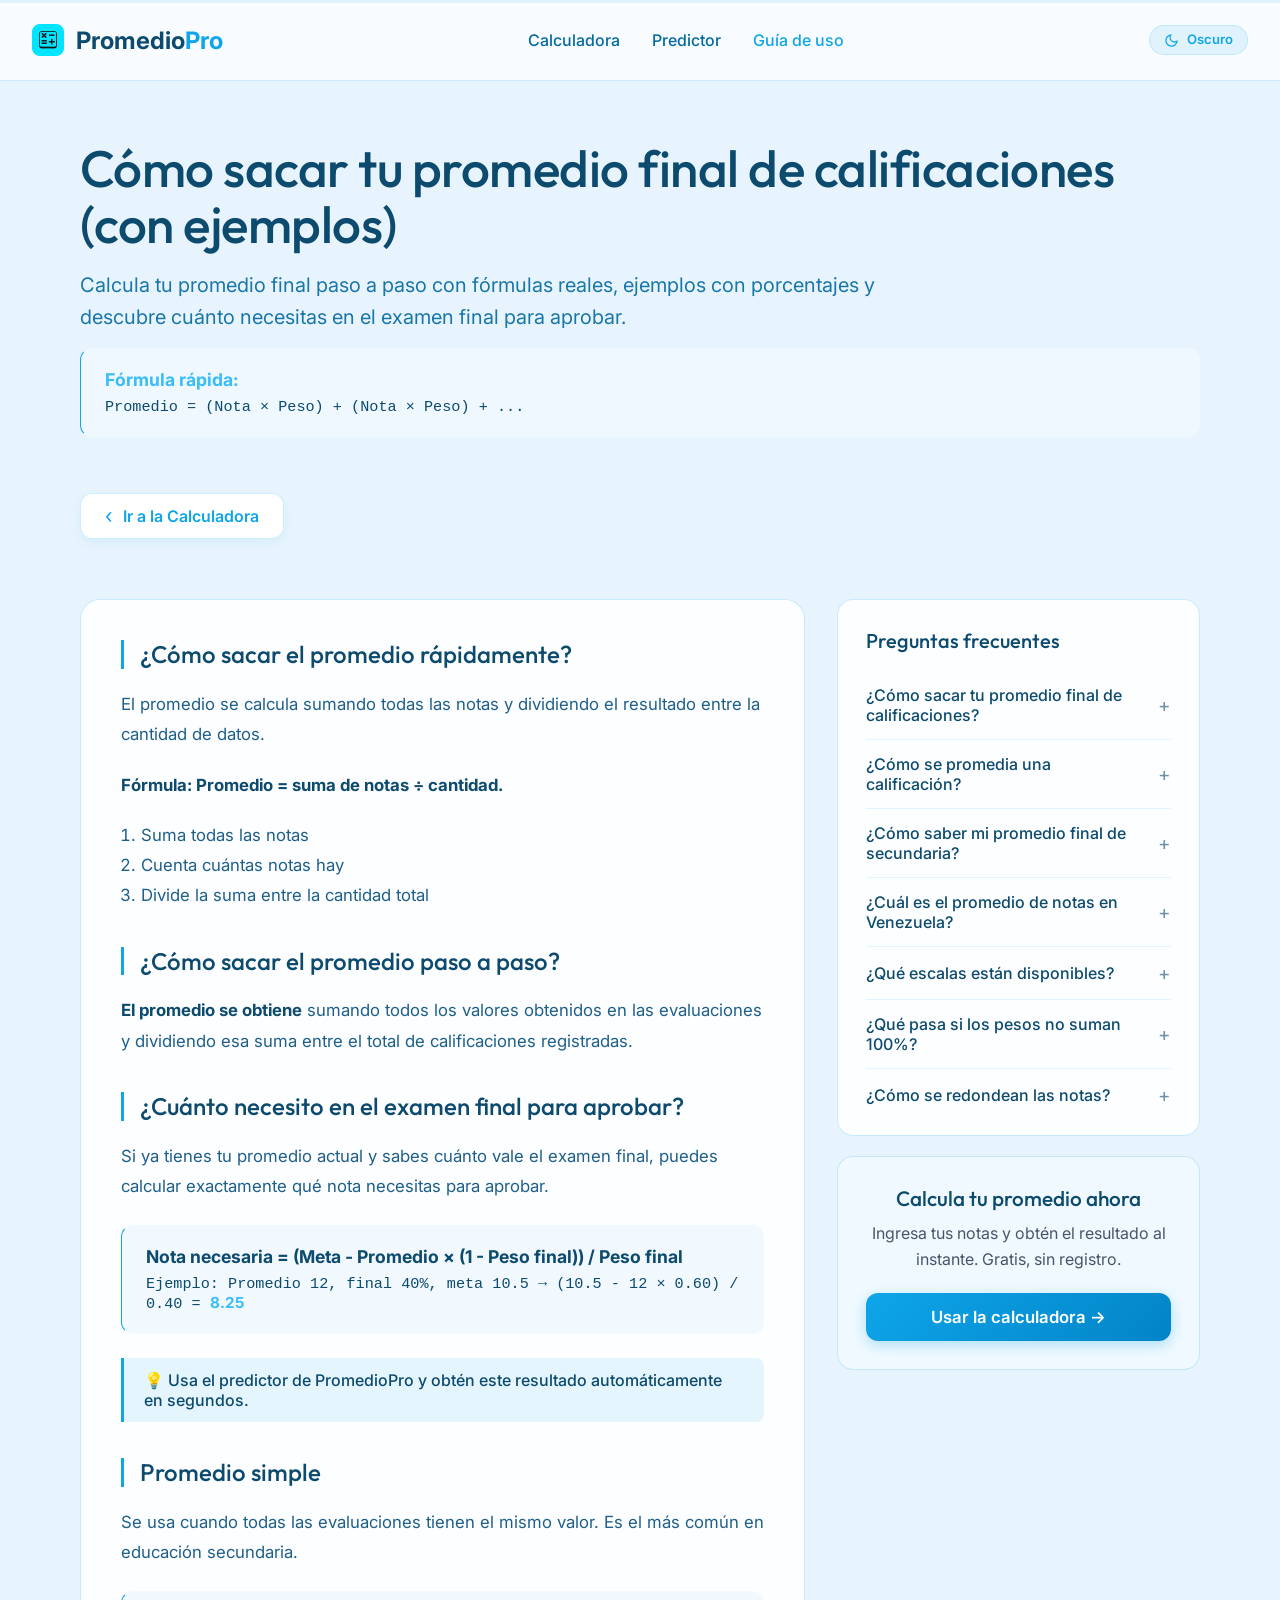
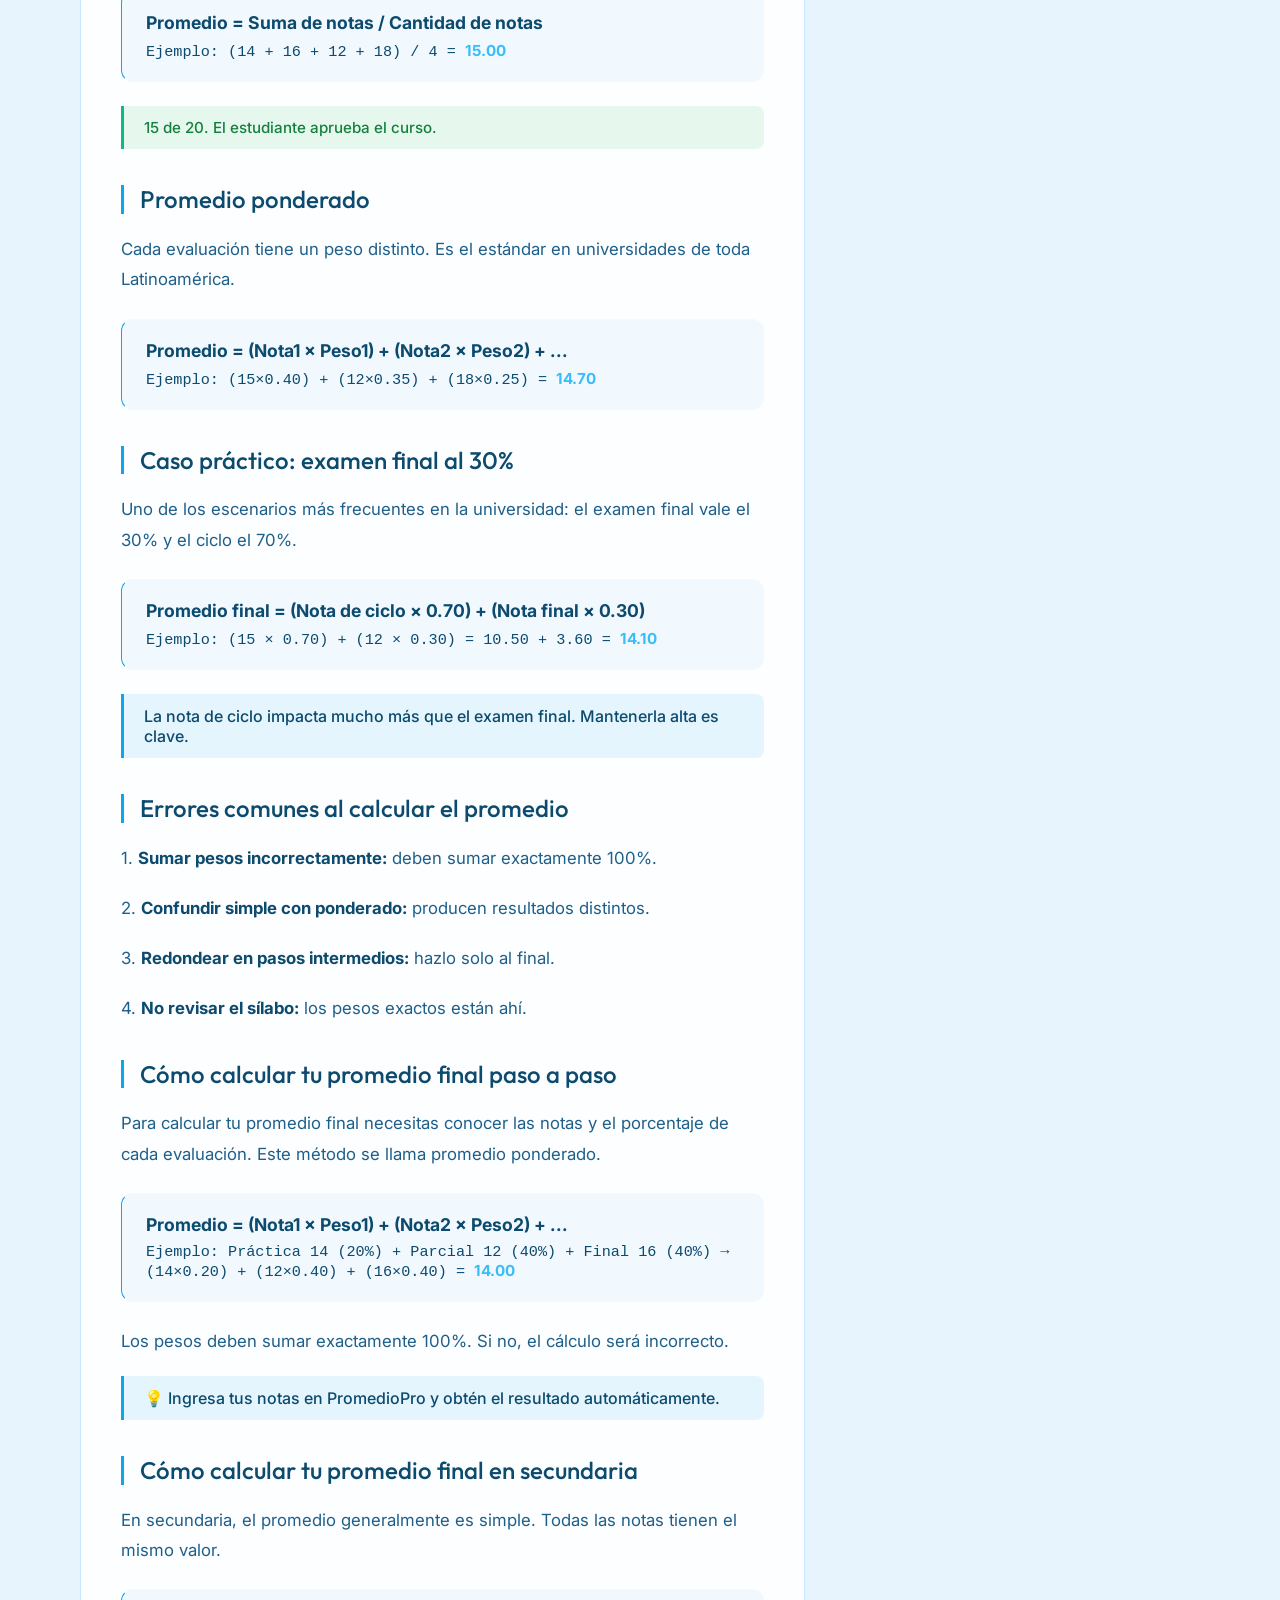
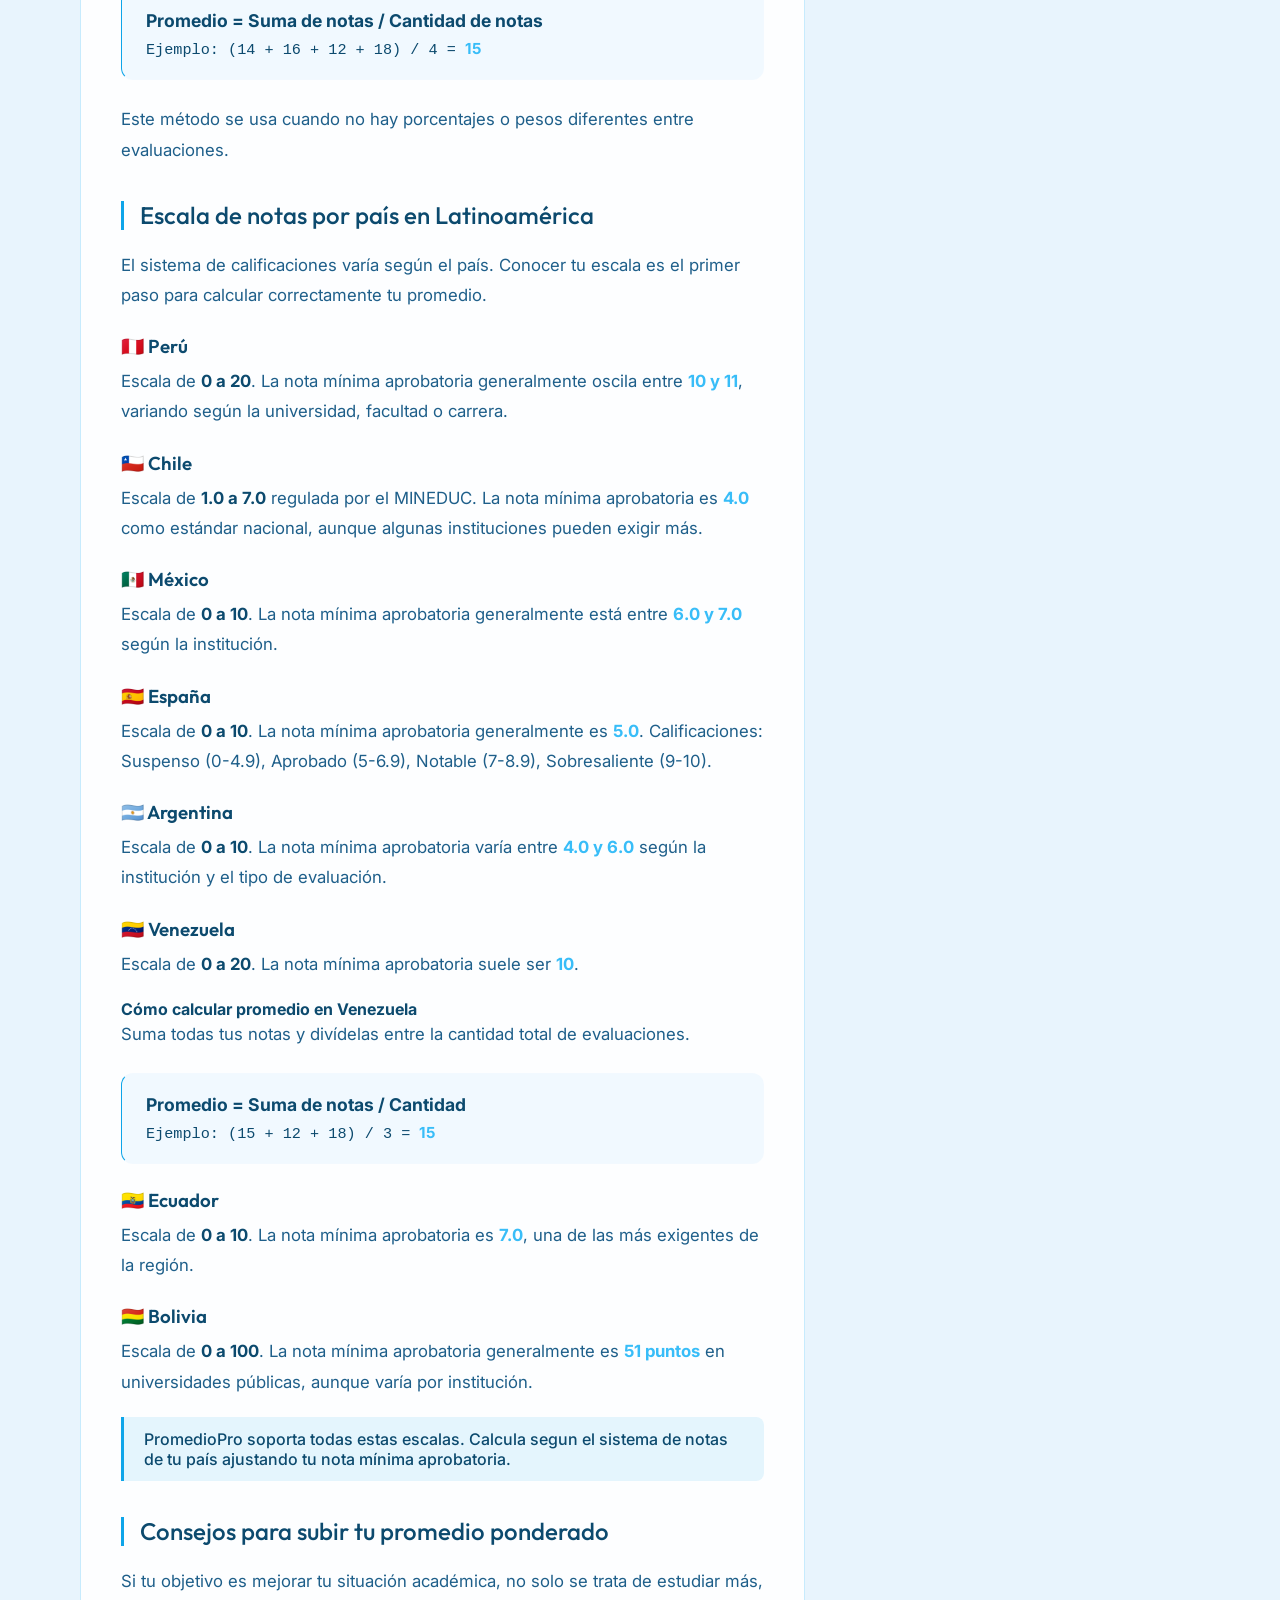
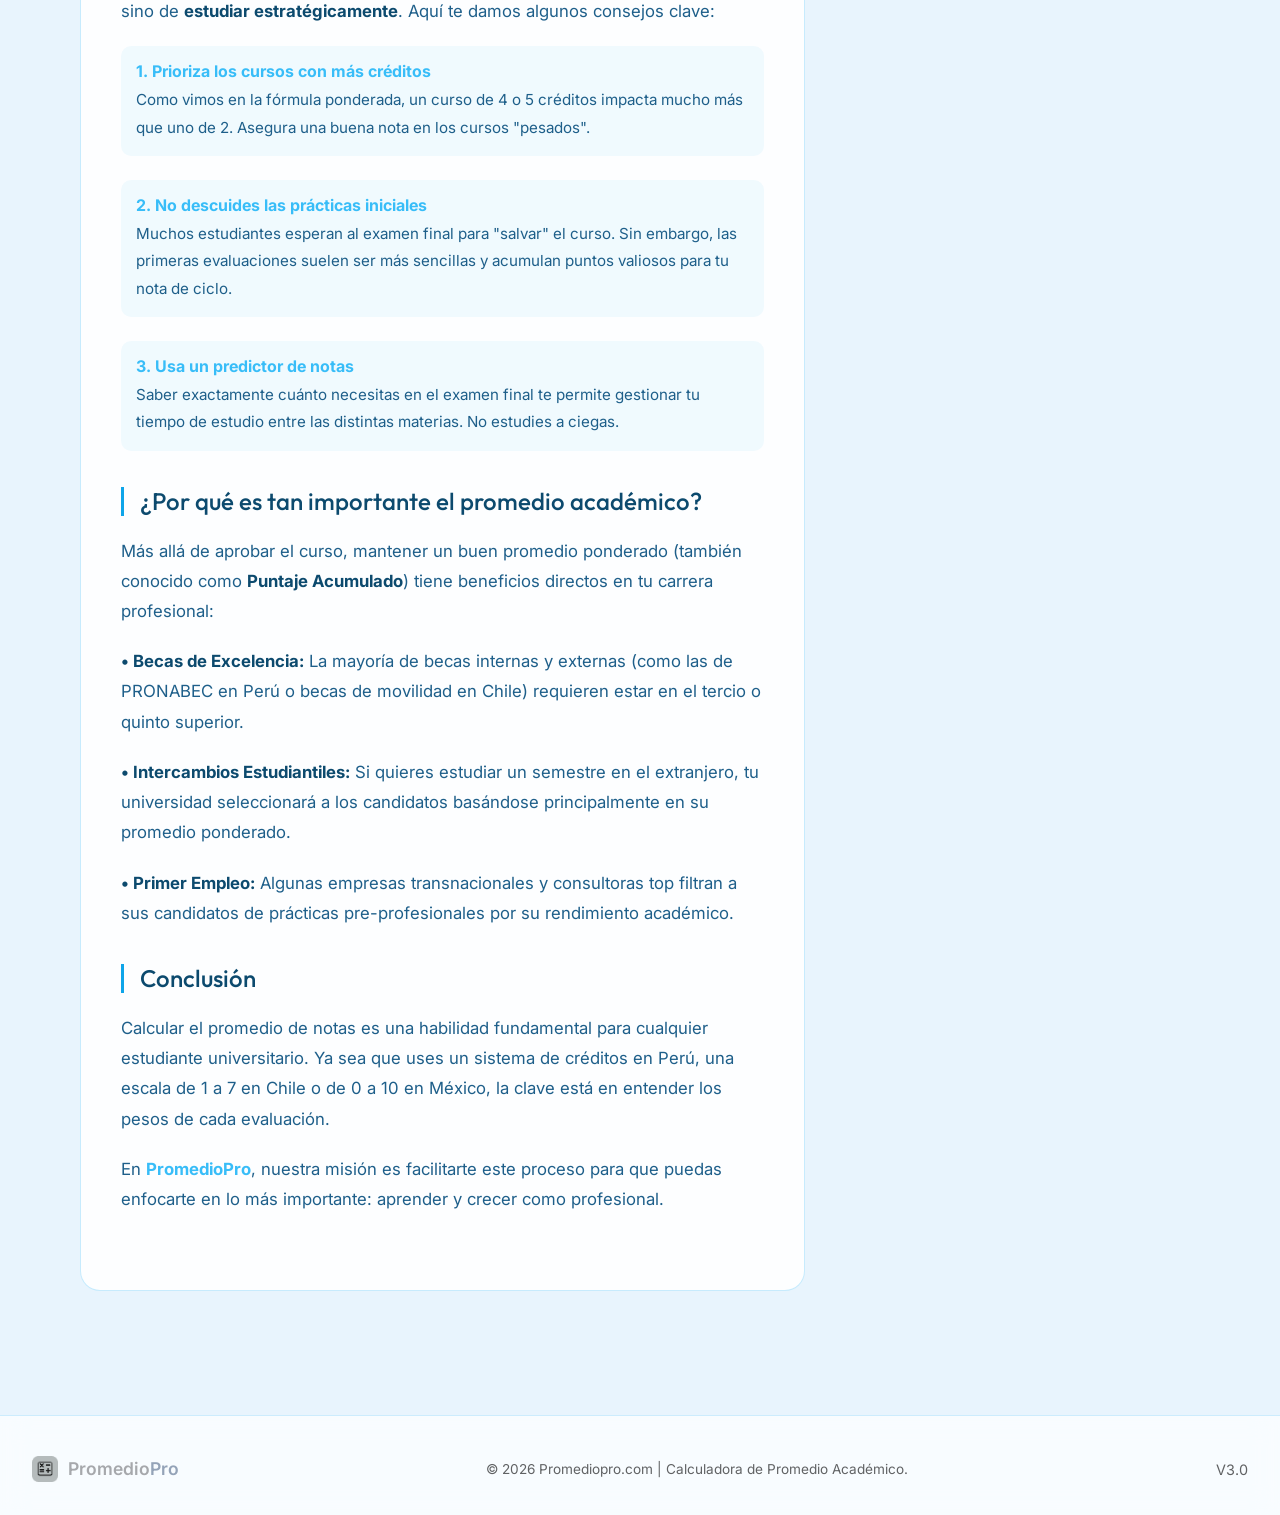
==== guia.html @ f51e6e04 "version 3.0" ====
<!DOCTYPE html>
<html lang="es">

<head>
  <meta charset="UTF-8">
  <meta name="viewport" content="width=device-width, initial-scale=1.0">
  <title>Cómo Sacar tu Promedio Final (Fácil + Ejemplo Real)</title>
  <meta name="description" content="Calcula tu promedio final en minutos. Fórmula paso a paso, ejemplos con porcentajes y cuánto necesitas en el examen final para aprobar.">

  <meta name="twitter:card" content="summary_large_image">
  <meta name="twitter:title" content="Cómo Sacar tu Promedio Final (Fácil + Ejemplo Real)">
  <meta name="twitter:description"
    content="Aprende a calcular tu promedio final de calificaciones o notas paso a paso. Fórmulas reales, ejemplos con porcentajes y predictor de examen final. Universidades e institutos.">
  <meta name="twitter:image" content="https://promediopro.com/img/icon.png">

  <!-- Open Graph -->
  <meta property="og:type" content="article">
  <meta property="og:title" content="Cómo Sacar tu Promedio Final (Fácil + Ejemplo Real)">
  <meta property="og:description"
    content="Aprende a calcular tu promedio final de calificaciones o notas paso a paso. Fórmulas reales, ejemplos con porcentajes y predictor de examen final. Universidades e institutos.">
  <meta property="og:url" content="https://promediopro.com/guia">
  <meta property="og:site_name" content="PromedioPro">
  <meta property="og:locale" content="es_PE">
  <meta property="og:image" content="https://promediopro.com/img/icon.png">

  <!-- JSON-LD: Article -->
  <script type="application/ld+json">
    {
      "@context": "https://schema.org",
      "@type": "Article",
      "headline": "Cómo Sacar tu Promedio Final (Fácil + Ejemplo Real)",
      "description": "Aprende a calcular tu promedio final de calificaciones o notas paso a paso. Fórmulas reales, ejemplos con porcentajes y predictor de examen final. Universidades e institutos.",
      "keywords": [
        "promedio final de calificaciones",
        "como sacar promedio",
        "promedio ponderado",
        "calcular notas con porcentaje",
        "promedio secundaria",
        "promedio venezuela"
      ],
      "author": {
        "@type": "Organization",
        "name": "PromedioPro",
        "url": "https://promediopro.com"
      },
      "publisher": {
        "@type": "Organization",
        "name": "PromedioPro",
        "url": "https://promediopro.com"
      },
      "datePublished": "2026-03-14",
      "dateModified": "2026-03-27",
      "inLanguage": "es",
      "mainEntityOfPage": {
        "@type": "WebPage",
        "@id": "https://promediopro.com/guia"
      }
    }
    </script>

  <script type="application/ld+json">
    {
      "@context": "https://schema.org",
      "@type": "FAQPage",
      "mainEntity": [
        {
          "@type": "Question",
          "name": "¿Cómo sacar tu promedio final de calificaciones?",
          "acceptedAnswer": {
            "@type": "Answer",
            "text": "Multiplica cada nota por su porcentaje y suma los resultados. Ejemplo: parcial 14 (40%) y final 12 (60%) → (14×0.40) + (12×0.60) = 12.8."
          }
        },
        {
          "@type": "Question",
          "name": "¿Cómo se promedia una calificación?",
          "acceptedAnswer": {
            "@type": "Answer",
            "text": "Si todas las notas valen igual, suma y divide entre la cantidad. Si tienen porcentajes, multiplica cada nota por su peso y suma los resultados."
          }
        },
        {
          "@type": "Question",
          "name": "¿Cómo calcular el promedio ponderado paso a paso?",
          "acceptedAnswer": {
            "@type": "Answer",
            "text": "Identifica cada nota y su porcentaje, conviértelos a decimal, multiplica cada nota por su peso y suma los resultados. Si los pesos suman 100%, ese es el promedio final."
          }
        },
        {
          "@type": "Question",
          "name": "¿Cuál es la fórmula del promedio simple?",
          "acceptedAnswer": {
            "@type": "Answer",
            "text": "Promedio = suma de todas las notas dividida entre la cantidad. Ejemplo: (14 + 16 + 12 + 18) / 4 = 15."
          }
        },
        {
          "@type": "Question",
          "name": "¿Cómo saber mi promedio final de secundaria?",
          "acceptedAnswer": {
            "@type": "Answer",
            "text": "En secundaria normalmente se usa promedio simple. Solo suma todas tus notas y divídelas entre la cantidad de cursos o evaluaciones."
          }
        },
        {
          "@type": "Question",
          "name": "¿Cómo calcular promedio de notas en Venezuela?",
          "acceptedAnswer": {
            "@type": "Answer",
            "text": "En Venezuela se usa escala de 0 a 20. Para calcular el promedio suma todas tus notas y divídelas entre la cantidad. La nota mínima aprobatoria suele ser 10."
          }
        },
        {
          "@type": "Question",
          "name": "¿Cuánto necesito en el examen final para aprobar?",
          "acceptedAnswer": {
            "@type": "Answer",
            "text": "Usa la fórmula: Nota necesaria = (Meta - Promedio × (1 - peso del final)) / peso del final. Ejemplo: promedio 12, final 40%, meta 10.5 → necesitas 8.25."
          }
        },
        {
          "@type": "Question",
          "name": "¿Cómo calcular el promedio del semestre universitario?",
          "acceptedAnswer": {
            "@type": "Answer",
            "text": "Multiplica cada nota por su porcentaje según el sílabo, suma los resultados y obtendrás tu promedio final del curso."
          }
        }
      ]
    }
    </script>

  <!-- JSON-LD: BreadcrumbList -->
  <script type="application/ld+json">
    {
      "@context": "https://schema.org",
      "@type": "BreadcrumbList",
      "itemListElement": [
        {
          "@type": "ListItem",
          "position": 1,
          "name": "Inicio",
          "item": "https://promediopro.com/"
        },
        {
          "@type": "ListItem",
          "position": 2,
          "name": "Guía de uso",
          "item": "https://promediopro.com/guia"
        }
      ]
    }
  </script>

  <!-- Google Fonts (non-blocking) -->
  <link rel="preconnect" href="https://fonts.googleapis.com">
  <link rel="preconnect" href="https://fonts.gstatic.com" crossorigin>
  <link rel="preload" as="style"
    href="https://fonts.googleapis.com/css2?family=Inter:wght@400;500;600&family=Outfit:wght@400;500;600;700;800&display=swap">
  <link
    href="https://fonts.googleapis.com/css2?family=Inter:wght@400;500;600&family=Outfit:wght@400;500;600;700;800&display=swap"
    rel="stylesheet" media="print" onload="this.media='all'">
  <noscript>
    <link
      href="https://fonts.googleapis.com/css2?family=Inter:wght@400;500;600&family=Outfit:wght@400;500;600;700;800&display=swap"
      rel="stylesheet">
  </noscript>

  <link rel="icon" href="favicon.png" type="image/png">
  <link rel="apple-touch-icon" sizes="180x180" href="img/icon.png">
  <link rel="stylesheet" href="guia.css">
  <link rel="stylesheet" href="blanco-negro.css">
  <script src="blanco-negro.js"></script>
</head>

<body>
  <div class="guia-wrap">
    <div class="g-progress">
      <div class="g-progress-fill" id="g-progress-fill"></div>
    </div>

    <header>
      <nav class="container">
        <div class="logo">
          <span class="logo-icon"><img src="img/icon.png" alt="Logo PromedioPro"></span>
          <a href="/" style="text-decoration:none; color:inherit;"><span
              class="logo-text">Promedio<span>Pro</span></span></a>
        </div>
        <ul class="nav-links">
          <li><a href="/">Calculadora</a></li>
          <li><a href="/#predictor">Predictor</a></li>
          <li><a href="guia" class="active">Guía de uso</a></li>
        </ul>
        <button id="menu-toggle" class="hamburger" aria-label="Abrir menú">
          <span></span>
          <span></span>
          <span></span>
        </button>
      </nav>
    </header>

    <div class="g-hero">
      <h1>Cómo sacar tu promedio final de calificaciones (con ejemplos)</h1>
      <p>Calcula tu promedio final paso a paso con fórmulas reales, ejemplos con porcentajes y descubre cuánto necesitas en el examen final para aprobar.</p>

      <div class="g-formula" style="margin-top:15px;">
        <strong>Fórmula rápida:</strong> Promedio = (Nota × Peso) + (Nota × Peso) + ...
      </div>

      <a href="/" class="g-back-btn">
        <span class="g-back-arrow">‹</span> Ir a la Calculadora
      </a>
    </div>

    <div class="g-content">
      <div class="g-article">

        <!-- Optimización para Snippets e IA (SGE) -->
        <div class="g-section">
          <h2 class="g-h2">¿Cómo sacar el promedio rápidamente?</h2>
          <p class="g-p">
            El promedio se calcula sumando todas las notas y dividiendo el resultado entre la cantidad de datos.
          </p>
          <p class="g-p">
            <strong>Fórmula: Promedio = suma de notas ÷ cantidad.</strong>
          </p>
          <ol class="g-p" style="margin-left:20px; line-height: 1.8;">
            <li>Suma todas las notas</li>
            <li>Cuenta cuántas notas hay</li>
            <li>Divide la suma entre la cantidad total</li>
          </ol>
        </div>

        <div class="g-section">
          <h2 class="g-h2">¿Cómo sacar el promedio paso a paso?</h2>
          <p class="g-p">
            <strong>El promedio se obtiene</strong> sumando todos los valores obtenidos en las evaluaciones y dividiendo esa suma entre el total de calificaciones registradas.
          </p>
        </div>

        <div class="g-section">
          <h2 class="g-h2">¿Cuánto necesito en el examen final para aprobar?</h2>
          <p class="g-p">Si ya tienes tu promedio actual y sabes cuánto vale el examen final, puedes calcular exactamente qué nota necesitas para aprobar.</p>

          <div class="g-formula">
            <strong>Nota necesaria = (Meta - Promedio × (1 - Peso final)) / Peso final</strong>
            Ejemplo: Promedio 12, final 40%, meta 10.5
            → (10.5 - 12 × 0.60) / 0.40 = <span style="color:#38bdf8;font-weight:700">8.25</span>
          </div>

          <div class="g-highlight">
            💡 Usa el predictor de PromedioPro y obtén este resultado automáticamente en segundos.
          </div>
        </div>

        <div class="g-section">
          <h2 class="g-h2">Promedio simple</h2>
          <p class="g-p">Se usa cuando todas las evaluaciones tienen el mismo valor. Es el más común en educación
            secundaria.</p>
          <div class="g-formula">
            <strong>Promedio = Suma de notas / Cantidad de notas</strong>
            Ejemplo: (14 + 16 + 12 + 18) / 4 = <span style="color:#38bdf8;font-weight:700">15.00</span>
          </div>
          <div class="g-success">15 de 20. El estudiante aprueba el curso.</div>
        </div>

        <div class="g-section">
          <h2 class="g-h2">Promedio ponderado</h2>
          <p class="g-p">Cada evaluación tiene un peso distinto. Es el estándar en universidades de toda Latinoamérica.
          </p>
          <div class="g-formula">
            <strong>Promedio = (Nota1 × Peso1) + (Nota2 × Peso2) + ...</strong>
            Ejemplo: (15×0.40) + (12×0.35) + (18×0.25) = <span style="color:#38bdf8;font-weight:700">14.70</span>
          </div>
        </div>

        <div class="g-section">
          <h2 class="g-h2">Caso práctico: examen final al 30%</h2>
          <p class="g-p">Uno de los escenarios más frecuentes en la universidad: el examen final vale el 30% y el ciclo
            el 70%.</p>
          <div class="g-formula">
            <strong>Promedio final = (Nota de ciclo × 0.70) + (Nota final × 0.30)</strong>
            Ejemplo: (15 × 0.70) + (12 × 0.30) = 10.50 + 3.60 = <span style="color:#38bdf8;font-weight:700">14.10</span>
          </div>
          <div class="g-highlight">La nota de ciclo impacta mucho más que el examen final. Mantenerla alta es clave.
          </div>
        </div>

        <div class="g-section">
          <h2 class="g-h2">Errores comunes al calcular el promedio</h2>
          <p class="g-p">1. <strong>Sumar pesos incorrectamente:</strong> deben sumar exactamente 100%.</p>
          <p class="g-p">2. <strong>Confundir simple con ponderado:</strong> producen resultados distintos.</p>
          <p class="g-p">3. <strong>Redondear en pasos intermedios:</strong> hazlo solo al final.</p>
          <p class="g-p">4. <strong>No revisar el sílabo:</strong> los pesos exactos están ahí.</p>
        </div>

        <div class="g-section">
          <h2 class="g-h2">Cómo calcular tu promedio final paso a paso</h2>
          <p class="g-p">Para calcular tu promedio final necesitas conocer las notas y el porcentaje de cada evaluación. Este método se llama promedio ponderado.</p>

          <div class="g-formula">
            <strong>Promedio = (Nota1 × Peso1) + (Nota2 × Peso2) + ...</strong>
            Ejemplo: Práctica 14 (20%) + Parcial 12 (40%) + Final 16 (40%)
            → (14×0.20) + (12×0.40) + (16×0.40) = <span style="color:#38bdf8;font-weight:700">14.00</span>
          </div>

          <p class="g-p">Los pesos deben sumar exactamente 100%. Si no, el cálculo será incorrecto.</p>

          <div class="g-highlight">
            💡 Ingresa tus notas en PromedioPro y obtén el resultado automáticamente.
          </div>
        </div>

        <div class="g-section">
          <h2 class="g-h2">Cómo calcular tu promedio final en secundaria</h2>
          <p class="g-p">En secundaria, el promedio generalmente es simple. Todas las notas tienen el mismo valor.</p>

          <div class="g-formula">
            <strong>Promedio = Suma de notas / Cantidad de notas</strong>
            Ejemplo: (14 + 16 + 12 + 18) / 4 = <span style="color:#38bdf8;font-weight:700">15</span>
          </div>

          <p class="g-p">Este método se usa cuando no hay porcentajes o pesos diferentes entre evaluaciones.</p>
        </div>

        <div class="g-section">
          <h2 class="g-h2">Escala de notas por país en Latinoamérica</h2>
          <p class="g-p">El sistema de calificaciones varía según el país.
            Conocer tu escala es el primer paso para calcular correctamente tu promedio.</p>

          <h3 class="g-h3">🇵🇪 Perú</h3>
          <p class="g-p">Escala de <strong>0 a 20</strong>.
            La nota mínima aprobatoria generalmente oscila entre
            <strong style="color:#38bdf8">10 y 11</strong>, variando según la
            universidad, facultad o carrera.
          </p>

          <h3 class="g-h3">🇨🇱 Chile</h3>
          <p class="g-p">Escala de <strong>1.0 a 7.0</strong>
            regulada por el MINEDUC. La nota mínima aprobatoria es
            <strong style="color:#38bdf8">4.0</strong> como estándar nacional,
            aunque algunas instituciones pueden exigir más.
          </p>

          <h3 class="g-h3">🇲🇽 México</h3>
          <p class="g-p">Escala de <strong>0 a 10</strong>.
            La nota mínima aprobatoria generalmente está entre
            <strong style="color:#38bdf8">6.0 y 7.0</strong> según la institución.
          </p>

          <h3 class="g-h3">🇪🇸 España</h3>
          <p class="g-p">Escala de <strong>0 a 10</strong>.
            La nota mínima aprobatoria generalmente es
            <strong style="color:#38bdf8">5.0</strong>. Calificaciones:
            Suspenso (0-4.9), Aprobado (5-6.9), Notable (7-8.9), Sobresaliente (9-10).
          </p>



          <h3 class="g-h3">🇦🇷 Argentina</h3>
          <p class="g-p">Escala de <strong>0 a 10</strong>.
            La nota mínima aprobatoria varía entre
            <strong style="color:#38bdf8">4.0 y 6.0</strong> según la institución
            y el tipo de evaluación.
          </p>

          <h3 class="g-h3">🇻🇪 Venezuela</h3>
          <p class="g-p">Escala de <strong>0 a 20</strong>. La nota mínima aprobatoria suele ser <strong style="color:#38bdf8">10</strong>.</p>

          <h4 style="margin-top:10px;">Cómo calcular promedio en Venezuela</h4>
          <p class="g-p">Suma todas tus notas y divídelas entre la cantidad total de evaluaciones.</p>

          <div class="g-formula">
            <strong>Promedio = Suma de notas / Cantidad</strong>
            Ejemplo: (15 + 12 + 18) / 3 = <span style="color:#38bdf8;font-weight:700">15</span>
          </div>

          <h3 class="g-h3">🇪🇨 Ecuador</h3>
          <p class="g-p">Escala de <strong>0 a 10</strong>.
            La nota mínima aprobatoria es <strong style="color:#38bdf8">7.0</strong>,
            una de las más exigentes de la región.</p>

          <h3 class="g-h3">🇧🇴 Bolivia</h3>
          <p class="g-p">Escala de <strong>0 a 100</strong>.
            La nota mínima aprobatoria generalmente es
            <strong style="color:#38bdf8">51 puntos</strong> en universidades
            públicas, aunque varía por institución.
          </p>

          <div class="g-highlight">
            PromedioPro soporta todas estas escalas. Calcula segun el sistema de notas de tu país ajustando tu nota
            mínima aprobatoria.
          </div>
        </div>

        <div class="g-section">
          <h2 class="g-h2">Consejos para subir tu promedio ponderado</h2>
          <p class="g-p">Si tu objetivo es mejorar tu situación académica, no solo se trata de estudiar más, sino de
            <strong>estudiar estratégicamente</strong>. Aquí te damos algunos consejos clave:
          </p>
          <ul class="g-tips-list">
            <li class="g-tip-item">
              <strong style="color:#38bdf8; display: block; margin-bottom: 5px;">1. Prioriza los cursos con más
                créditos</strong>
              <p class="g-p" style="margin:0; font-size: 0.95rem;">Como vimos en la fórmula ponderada, un curso de 4 o 5
                créditos impacta mucho más que uno de 2. Asegura una buena nota en los cursos "pesados".</p>
            </li>
            <li class="g-tip-item">
              <strong style="color:#38bdf8; display: block; margin-bottom: 5px;">2. No descuides las prácticas
                iniciales</strong>
              <p class="g-p" style="margin:0; font-size: 0.95rem;">Muchos estudiantes esperan al examen final para
                "salvar" el curso. Sin embargo, las primeras evaluaciones suelen ser más sencillas y acumulan puntos
                valiosos para tu nota de ciclo.</p>
            </li>
            <li class="g-tip-item">
              <strong style="color:#38bdf8; display: block; margin-bottom: 5px;">3. Usa un predictor de notas</strong>
              <p class="g-p" style="margin:0; font-size: 0.95rem;">Saber exactamente cuánto necesitas en el examen final
                te permite gestionar tu tiempo de estudio entre las distintas materias. No estudies a ciegas.</p>
            </li>
          </ul>
        </div>

        <div class="g-section">
          <h2 class="g-h2">¿Por qué es tan importante el promedio académico?</h2>
          <p class="g-p">Más allá de aprobar el curso, mantener un buen promedio ponderado (también conocido como
            <strong>Puntaje Acumulado</strong>) tiene beneficios directos en tu carrera profesional:
          </p>
          <p class="g-p"><strong>• Becas de Excelencia:</strong> La mayoría de becas internas y externas (como las de
            PRONABEC en Perú o becas de movilidad en Chile) requieren estar en el tercio o quinto superior.</p>
          <p class="g-p"><strong>• Intercambios Estudiantiles:</strong> Si quieres estudiar un semestre en el
            extranjero, tu universidad seleccionará a los candidatos basándose principalmente en su promedio ponderado.
          </p>
          <p class="g-p"><strong>• Primer Empleo:</strong> Algunas empresas transnacionales y consultoras top filtran a
            sus candidatos de prácticas pre-profesionales por su rendimiento académico.</p>
        </div>

        <div class="g-section">
          <h2 class="g-h2">Conclusión</h2>
          <p class="g-p">Calcular el promedio de notas es una habilidad fundamental para cualquier estudiante
            universitario. Ya sea que uses un sistema de créditos en Perú, una escala de 1 a 7 en Chile o de 0 a 10 en
            México, la clave está en entender los pesos de cada evaluación.</p>
          <p class="g-p">En <strong style="color:#38bdf8">PromedioPro</strong>, nuestra misión es facilitarte este
            proceso para que puedas enfocarte en lo más importante: aprender y crecer como profesional.</p>
        </div>

      </div>

      <div class="g-sidebar">
        <div class="g-sidebar-card">
          <div class="g-sidebar-title">Preguntas frecuentes</div>
          <div class="g-faq-item" onclick="toggleSFaq(this)">
            <div class="g-faq-q">¿Cómo sacar tu promedio final de calificaciones? <span>+</span></div>
            <div class="g-faq-a">Multiplica cada nota por su porcentaje, suma los resultados y obtendrás tu promedio final.</div>
          </div>

          <div class="g-faq-item" onclick="toggleSFaq(this)">
            <div class="g-faq-q">¿Cómo se promedia una calificación? <span>+</span></div>
            <div class="g-faq-a">Depende del sistema: si todas valen igual es promedio simple; si tienen pesos, es ponderado.</div>
          </div>

          <div class="g-faq-item" onclick="toggleSFaq(this)">
            <div class="g-faq-q">¿Cómo saber mi promedio final de secundaria? <span>+</span></div>
            <div class="g-faq-a">Suma todas tus notas y divídelas entre el total de cursos o evaluaciones.</div>
          </div>

          <div class="g-faq-item" onclick="toggleSFaq(this)">
            <div class="g-faq-q">¿Cuál es el promedio de notas en Venezuela? <span>+</span></div>
            <div class="g-faq-a">Se usa escala de 0 a 20 y el promedio se calcula sumando las notas y dividiéndolas entre la cantidad.</div>
          </div>
          <div class="g-faq-item" onclick="toggleSFaq(this)">
            <div class="g-faq-q">¿Qué escalas están disponibles? <span>+</span></div>
            <div class="g-faq-a">0-20, 0-10, 1-7, y 0-100. Cubrimos Perú, Chile, España, México,
              Argentina, Venezuela y más países de habla hispana.</div>
          </div>
          <div class="g-faq-item" onclick="toggleSFaq(this)">
            <div class="g-faq-q">¿Qué pasa si los pesos no suman 100%? <span>+</span></div>
            <div class="g-faq-a">Si los pesos no suman 100%, el cálculo será incorrecto. Nuestra herramienta te avisará
              visualmente si hay un descuadre en los porcentajes para que puedas corregirlo según tu sílabo.</div>
          </div>
          <div class="g-faq-item" onclick="toggleSFaq(this)">
            <div class="g-faq-q">¿Cómo se redondean las notas? <span>+</span></div>
            <div class="g-faq-a">En Perú, la mayoría de universidades redondean el 10.5 a 11 solo en el promedio final.
              Es recomendable usar nuestra calculadora con dos decimales para mayor precisión durante el ciclo.</div>
          </div>
        </div>

        <div class="g-cta">
          <div class="g-cta-title">Calcula tu promedio ahora</div>
          <p class="g-cta-p">Ingresa tus notas y obtén el resultado al instante. Gratis, sin registro.</p>
          <a href="/" style="text-decoration:none"><button class="g-cta-btn">Usar la calculadora →</button></a>
        </div>
      </div>
    </div>
  </div>

  <footer>
    <div class="footer-inner">
      <div class="logo-footer">
        <span class="logo-icon"><img src="img/footer.png" alt="Logo PromedioPro footer"></span>
        <span class="logo-text logo-text-footer">Promedio<span>Pro</span></span>
      </div>
      <p class="footer-copy">&copy; 2026 Promediopro.com | Calculadora de Promedio Académico.</p>
      <div class="footer-links">
        <a href="#">V3.0</a>
        <!--<a href="#"></a>-->
      </div>
    </div>
  </footer>

  <script src="guia.js"></script>
</body>

</html>
---- guia.css ----
* {
  box-sizing: border-box;
  margin: 0;
  padding: 0;
  font-family: 'Inter', sans-serif;
}

body {
  background: #0f172a;
  margin: 0;
  padding: 0;
  color: #f8fafc;
}

.guia-wrap {
  background: #0f172a;
  min-height: 100vh;
}

/* Header & Nav from index.html */
header {
  padding: 1.5rem 0;
  position: fixed;
  width: 100%;
  top: 0;
  z-index: 100;
  background: rgba(15, 23, 42, 0.8);
  backdrop-filter: blur(10px);
  border-bottom: 1px solid rgba(255, 255, 255, 0.1);
  transition: all 0.3s ease;
}

@media (max-width: 768px) {
  header {
    backdrop-filter: none;
    background: #0f172a;
  }
}

header nav {
  display: flex;
  justify-content: space-between;
  align-items: center;
  max-width: 1550px;
  margin: 0 auto;
  padding: 0 2rem;
}

@media (max-width: 600px) {
  header nav {
    padding: 0 1rem;
  }
}

.logo {
  display: flex;
  align-items: center;
  gap: 0.75rem;
  font-size: 1.5rem;
  font-weight: 700;
  font-family: 'Outfit', sans-serif;
}

.logo-icon img {
  height: clamp(24px, 6vw, 32px);
  width: auto;
  display: block;
  object-fit: contain;
}

.logo-text {
  font-size: clamp(1.1rem, 5vw, 1.5rem);
  color: #f8fafc;
}

.logo-text span {
  color: #06b6d4;
}

.nav-links {
  list-style: none;
  display: flex;
  gap: clamp(0.5rem, 3vw, 2rem);
  align-items: center;
}

.nav-links a {
  color: #94a3b8;
  text-decoration: none;
  transition: color 0.3s;
  font-weight: 500;
  font-size: clamp(0.85rem, 3.5vw, 1rem);
  white-space: nowrap;
}

.nav-links a:hover,
.nav-links a.active {
  color: #f8fafc;
}

.hamburger {
  display: none;
  flex-direction: column;
  justify-content: space-around;
  width: 2rem;
  height: 1.5rem;
  background: transparent;
  border: none;
  cursor: pointer;
  padding: 0;
  z-index: 1001;
}

.hamburger span {
  width: 100%;
  height: 2px;
  background: #f8fafc;
  border-radius: 10px;
  transition: all 0.3s linear;
  position: relative;
  transform-origin: 1px;
}

/* Guide original styles */
.g-progress {
  height: 3px;
  background: rgba(255, 255, 255, 0.04);
  position: fixed;
  top: 0;
  left: 0;
  width: 100%;
  z-index: 1000;
}

.g-progress-fill {
  height: 100%;
  width: 0%;
  background: linear-gradient(90deg, #6366f1, #06b6d4);
  transition: width 0.1s;
}

.g-hero {
  padding: 140px 40px 60px;
  max-width: 1200px;
  margin: 0 auto;
  text-align: left;
}

.g-hero h1 {
  font-size: clamp(2.2rem, 6vw, 3.2rem);
  font-weight: 500;
  line-height: 1.1;
  font-family: 'Outfit', sans-serif;
  margin-bottom: 16px;
  color: #f8fafc;
  letter-spacing: -0.01em;
}

.g-hero p {
  font-size: clamp(1.05rem, 2.5vw, 1.25rem);
  color: #94a3b8;
  line-height: 1.6;
  max-width: 800px;
  margin: 0;
  opacity: 0.9;
}

.g-back-btn {
  display: inline-flex;
  align-items: center;
  gap: 10px;
  margin-top: 32px;
  padding: 12px 24px;
  border: 1px solid rgba(56, 189, 248, 0.3);
  border-radius: 12px;
  color: #38bdf8;
  text-decoration: none;
  font-weight: 600;
  font-size: 1rem;
  transition: all 0.3s ease;
  background: rgba(15, 23, 42, 0.3);
}

.g-back-btn:hover {
  background: rgba(56, 189, 248, 0.1);
  border-color: #38bdf8;
  transform: translateX(-5px);
}

.g-back-arrow {
  font-size: 1.3rem;
  font-weight: 400;
  line-height: 1;
}


.g-content {
  max-width: 1200px;
  margin: 0 auto;
  padding: 0 40px 60px;
  display: grid;
  grid-template-columns: 2fr 1fr;
  gap: 32px;
  align-items: start;
}

.g-article {
  background: rgba(30, 41, 59, 0.4);
  border: 1px solid rgba(255, 255, 255, 0.08);
  border-radius: 20px;
  padding: 40px;
}

.g-section {
  margin-bottom: 36px;
}

.g-h2 {
  font-size: 1.5rem;
  font-weight: 500;
  color: #f8fafc;
  margin-bottom: 20px;
  padding-left: 16px;
  border-left: 3px solid #6366f1;
  font-family: 'Outfit', sans-serif;
  line-height: 1.2;
}

.g-p {
  font-size: 1.05rem;
  color: #94a3b8;
  line-height: 1.8;
  margin-bottom: 20px;
}

.g-article strong {
  color: #cbd5e1;
}

.g-h3 {
  color: #cbd5e1;
  margin: 1.5rem 0 0.5rem;
  font-weight: 600;
  font-family: 'Outfit', sans-serif;
}

.g-formula {
  background: rgba(15, 23, 42, 0.6);
  border: 1px solid rgba(255, 255, 255, 0.05);
  border-radius: 12px;
  padding: 20px 24px;
  margin: 24px 0;
  font-family: 'JetBrains Mono', 'Fira Code', monospace;
  font-size: 0.95rem;
  color: #38bdf8;
}

.g-formula strong {
  display: block;
  color: #38bdf8;
  font-size: 1.1rem;
  margin-bottom: 8px;
  font-family: 'Inter', sans-serif;
}

.g-success {
  background: rgba(16, 185, 129, 0.05);
  border-left: 3px solid #10b981;
  border-radius: 0 8px 8px 0;
  padding: 12px 20px;
  margin: 20px 0;
  font-size: 0.95rem;
  font-weight: 500;
  color: #34d399;
}

.g-highlight {
  background: rgba(99, 102, 241, 0.05);
  border-left: 3px solid #6366f1;
  border-radius: 0 8px 8px 0;
  padding: 12px 20px;
  margin: 20px 0;
  font-size: 1rem;
  font-weight: 500;
  color: #818cf8;
}

.g-sidebar {
  display: flex;
  flex-direction: column;
  gap: 20px;
  position: sticky;
  top: 120px;
}

.g-sidebar-card {
  background: rgba(30, 41, 59, 0.4);
  border: 1px solid rgba(255, 255, 255, 0.08);
  border-radius: 16px;
  padding: 28px;
}

.g-tips-list {
  list-style: none;
  padding: 0;
}

.g-tip-item {
  margin-bottom: 1.5rem;
  background: rgba(255, 255, 255, 0.03);
  padding: 15px;
  border-radius: 10px;
}

.g-sidebar-title {
  font-size: 1.25rem;
  font-weight: 500;
  color: #f8fafc;
  margin-bottom: 18px;
  font-family: 'Outfit', sans-serif;
}

.g-faq-item {
  border-bottom: 1px solid rgba(255, 255, 255, 0.04);
  padding: 14px 0;
  cursor: pointer;
}

.g-faq-item:last-child {
  border-bottom: none;
  padding-bottom: 0;
}

.g-faq-q {
  font-size: 1rem;
  font-weight: 500;
  color: #94a3b8;
  display: flex;
  justify-content: space-between;
  align-items: center;
  gap: 10px;
  transition: all 0.2s;
  user-select: none;
}

.g-faq-q span {
  font-size: 1.2rem;
  opacity: 0.6;
  font-weight: 400;
  transition: transform 0.3s;
}

.g-faq-item:hover .g-faq-q {
  color: #cbd5e1;
}

.g-faq-a {
  font-size: 0.95rem;
  color: #64748b;
  line-height: 1.6;
  margin-top: 8px;
  display: none;
}

.g-faq-item.open .g-faq-q {
  color: #38bdf8;
}

.g-faq-item.open .g-faq-q span {
  transform: rotate(45deg);
  opacity: 1;
}

.g-faq-item.open .g-faq-a {
  display: block;
}

.g-cta {
  background: rgba(99, 102, 241, 0.08);
  border: 1px solid rgba(99, 102, 241, 0.18);
  border-radius: 16px;
  padding: 28px;
  text-align: center;
}

.g-cta-title {
  font-size: 1.3rem;
  font-weight: 500;
  color: #f8fafc;
  margin-bottom: 10px;
  font-family: 'Outfit', sans-serif;
}

.g-cta-p {
  font-size: 1rem;
  color: #94a3b8;
  margin-bottom: 20px;
  line-height: 1.6;
}

.g-cta-btn {
  display: inline-block;
  background: #6366f1;
  color: white;
  padding: 14px 24px;
  border-radius: 12px;
  font-size: 1.05rem;
  font-weight: 600;
  cursor: pointer;
  border: none;
  width: 100%;
  transition: all 0.2s;
  box-shadow: 0 4px 14px rgba(99, 102, 241, 0.4);
}

.g-cta-btn:hover {
  background: #4f46e5;
  transform: translateY(-2px);
  box-shadow: 0 6px 20px rgba(99, 102, 241, 0.6);
}



/* Footer from style.css */
footer {
  border-top: 1px solid rgba(255, 255, 255, 0.1);
  margin-top: 4rem;
  padding: 2.5rem 0;
  text-align: center;
}

.footer-inner {
  display: flex;
  flex-direction: row;
  align-items: center;
  justify-content: space-between;
  width: 100%;
  padding: 0 2rem;
  gap: 1rem;
  flex-wrap: wrap;
}

.logo-footer {
  display: flex;
  align-items: center;
  gap: 0.6rem;
  font-size: 1.1rem;
  font-weight: 700;
  font-family: 'Outfit', sans-serif;
  color: #94a3b8;
}

.logo-footer .logo-icon img {
  height: 26px;
  width: auto;
  display: block;
  object-fit: contain;
}

.logo-footer .logo-text,
.logo-footer .logo-text span {
  color: #94a3b8;
}

.footer-copy {
  color: #94a3b8;
  font-size: 0.85rem;
  text-align: center;
  flex: 1;
}

.footer-links {
  display: flex;
  align-items: center;
  gap: 1.25rem;
}

.footer-links a {
  color: #94a3b8;
  text-decoration: none;
  font-size: 0.9rem;
  transition: color 0.3s;
}

.footer-links a:hover {
  color: #f8fafc;
}

@media (max-width: 768px) {
  .g-content {
    grid-template-columns: 1fr;
  }

  .g-sidebar {
    position: static;
  }

  .g-hero {
    padding: 32px;
    margin: 100px 24px 32px;
    background: rgba(30, 41, 59, 0.4);
    border: 1px solid rgba(255, 255, 255, 0.08);
    border-radius: 24px;
    text-align: left;
  }

  .g-hero h1 {
    font-size: clamp(1.8rem, 5vw, 2.2rem);
    margin-bottom: 12px;
  }

  .g-hero p {
    font-size: 1.05rem;
    line-height: 1.5;
  }

  .g-back-btn {
    width: 100%;
    justify-content: center;
    margin-top: 24px;
  }

  .g-content {
    padding: 0 24px 48px;
  }


  .g-article {
    padding: 24px;
  }

  /* Compact Dropdown Mobile Menu */
  .hamburger {
    display: flex;
    z-index: 1001;
  }

  .nav-links {
    position: absolute;
    top: 100%;
    right: 1.5rem;
    height: auto;
    width: 180px;
    background: rgba(30, 41, 59, 0.98);
    backdrop-filter: blur(16px);
    border: 1px solid rgba(255, 255, 255, 0.1);
    border-radius: 16px;
    flex-direction: column;
    justify-content: flex-start;
    align-items: center;
    padding: 0.75rem;
    gap: 0.5rem;
    z-index: 1000;
    transform: translateY(10px);
    opacity: 0;
    visibility: hidden;
    transition: all 0.3s cubic-bezier(0.4, 0, 0.2, 1);
    box-shadow: 0 10px 25px -5px rgba(0, 0, 0, 0.4);
  }

  .nav-links.active {
    transform: translateY(0);
    opacity: 1;
    visibility: visible;
  }

  .nav-links a {
    font-size: 0.95rem;
    padding: 0.7rem 1rem;
    border-radius: 10px;
    width: 100%;
    text-align: left;
    transition: all 0.2s;
    border: 1px solid transparent;
    color: #94a3b8;
  }

  .nav-links a:hover,
  .nav-links a.active {
    background: rgba(6, 182, 212, 0.1);
    color: #f8fafc;
    border-color: rgba(6, 182, 212, 0.1);
  }

  .hamburger.active span:nth-child(1) {
    transform: rotate(45deg) translate(5px, 5px);
    background: #06b6d4;
  }

  .hamburger.active span:nth-child(2) {
    opacity: 0;
  }

  .hamburger.active span:nth-child(3) {
    transform: rotate(-45deg) translate(7px, -6px);
    background: #06b6d4;
  }
}

/* logo footer */
.logo-footer .logo-text-footer {
  font-size: 1.0em;
  /* ajusta este valor para cambiar tamanio */
  font-weight: 600;
}

@media (max-width: 600px) {

  /* Mobile footer */
  .footer-inner {
    flex-direction: column;
    text-align: center;
    gap: 0.75rem;
  }

  .footer-copy {
    flex: none;
  }
}
---- blanco-negro.css ----
/*
 * ============================================================
 *  PromedioPro — Modo Claro / Modo Oscuro
 *  blanco-negro.css
 * ============================================================
 *
 *  Este archivo gestiona el cambio completo de tema:
 *    • Por defecto: tema oscuro (tokens de style.css)
 *    • [data-theme="light"] en <html>: paleta Sky Blue
 *
 *  Cargado DESPUÉS de style.css y guia.css.
 *  El botón de alternancia lo gestiona blanco-negro.js
 * ============================================================
 */

/* ══════════════════════════════════════════════════════════
   1. BOTÓN DE ALTERNANCIA · THEME TOGGLE BUTTON
   ══════════════════════════════════════════════════════════ */

.theme-toggle-btn {
    display: flex;
    align-items: center;
    justify-content: center;
    gap: 0.45rem;
    background: rgba(255, 255, 255, 0.08);
    border: 1px solid rgba(255, 255, 255, 0.18);
    border-radius: 999px;           /* píldora */
    padding: 0.42rem 0.9rem;
    cursor: pointer;
    transition: background 0.3s ease, border-color 0.3s ease,
                color 0.3s ease, box-shadow 0.3s ease;
    font-size: 0.82rem;
    font-weight: 600;
    color: rgba(255, 255, 255, 0.75);
    white-space: nowrap;
    line-height: 1;
    flex-shrink: 0;
}

.theme-toggle-btn:hover {
    background: rgba(255, 255, 255, 0.15);
    border-color: rgba(255, 255, 255, 0.3);
    color: #ffffff;
    box-shadow: 0 0 0 3px rgba(56, 189, 248, 0.18);
}

/* Iconos SVG dentro del botón */
.theme-toggle-btn .icon-sun,
.theme-toggle-btn .icon-moon {
    width: 15px;
    height: 15px;
    flex-shrink: 0;
    transition: opacity 0.25s ease, transform 0.35s ease;
}

/* Oscuro → mostrar icono "☀" (para pasar a claro) */
.theme-toggle-btn .icon-sun  { display: block; }
.theme-toggle-btn .icon-moon { display: none;  }

/* ══════════════════════════════════════════════════════════
   2. MODO CLARO — [data-theme="light"]
   ══════════════════════════════════════════════════════════ */

[data-theme="light"] {

    /* ── Tokens base ────────────────────────────────────── */
    --primary:              #0EA5E9;
    --primary-active:       #0284C7;
    --secondary:            #345e75;
    --accent:               #EF4444;

    --bg-dark:              #F0F9FF;          /* fondo de página (inicio gradiente) */
    --bg-dark-end:          #E8F4FD;          /* fondo de página (fin gradiente)    */

    --card-bg:              rgba(255, 255, 255, 0.85);
    --glass-border:         rgba(186, 230, 253, 0.8);

    --text-main:            #0C4A6E;
    --text-dim:             #0369A1;

    --input-bg:             rgba(240, 249, 255, 0.9);
    --input-border:         #BAE6FD;
    --input-border-focus:   #38BDF8;
    --input-placeholder:    #94C3DD;

    --result-grad-start:    #0EA5E9;
    --result-grad-end:      #0284C7;

    --header-bg:            rgba(255, 255, 255, 0.70);
    --header-border:        rgba(186, 230, 253, 0.7);
    --header-nav-link:      #0369A1;
    --header-nav-hover:     #0EA5E9;

    --gradient:             linear-gradient(135deg, #0EA5E9, #0284C7);
}

/* ── Fondo de página ──────────────────────────────────────── */
[data-theme="light"] body {
    background: #E8F4FD;
    color: var(--text-main);
}

/* ── Header ────────────────────────────────────────────────── */
[data-theme="light"] header {
    background: var(--header-bg);
    backdrop-filter: blur(14px);
    -webkit-backdrop-filter: blur(14px);
    border-bottom-color: var(--header-border);
}

@media (max-width: 768px) {
    [data-theme="light"] header {
        backdrop-filter: blur(10px);
        -webkit-backdrop-filter: blur(10px);
        background: rgba(255, 255, 255, 0.95);
    }
}

/* ── Logo ──────────────────────────────────────────────────── */
[data-theme="light"] .logo-text {
    color: var(--text-main);
}

[data-theme="light"] header .logo-text span {
    color: var(--primary);
}

/* ── Nav links ─────────────────────────────────────────────── */
[data-theme="light"] .nav-links a {
    color: var(--header-nav-link);
}

[data-theme="light"] .nav-links a:hover {
    color: var(--header-nav-hover);
}

/* Menú móvil */
@media (max-width: 768px) {
    [data-theme="light"] .nav-links {
        background: rgba(255, 255, 255, 0.98);
        border-color: var(--header-border);
    }
    
    [data-theme="light"] .nav-links a:hover,
    [data-theme="light"] .nav-links a.active {
        background: rgba(14, 165, 233, 0.08);
        color: var(--primary);
        border-color: rgba(14, 165, 233, 0.15);
    }
}

/* Hover y activo de links en desktop (solo color, sin fondo) */
@media (min-width: 769px) {
    [data-theme="light"] .nav-links a:hover,
    [data-theme="light"] .nav-links a.active {
        background: transparent;
        color: var(--header-nav-hover);
        border: none;
    }
}

/* Hamburger lines */
[data-theme="light"] .hamburger span {
    background: var(--text-main);
}

[data-theme="light"] .hamburger.active span:nth-child(1),
[data-theme="light"] .hamburger.active span:nth-child(3) {
    background: var(--primary);
}

/* ── Hero ──────────────────────────────────────────────────── */
[data-theme="light"] .hero h1,
[data-theme="light"] .section-title {
    background: linear-gradient(135deg, #2395ce, #26b3fa);
    -webkit-background-clip: text;
    background-clip: text;
    -webkit-text-fill-color: transparent;
}

[data-theme="light"] .hero p {
    color: var(--text-dim);
}

[data-theme="light"] .circle-2 {
    background: rgba(14, 165, 233, 0.18);
}

/* ── Glass Card ────────────────────────────────────────────── */
[data-theme="light"] .glass-card {
    background: var(--card-bg);
    border-color: var(--glass-border);
    box-shadow: 0 8px 32px rgba(14, 165, 233, 0.10),
                0 2px 8px rgba(12, 74, 110, 0.06);
}

@media (max-width: 768px) {
    [data-theme="light"] .glass-card {
        background: rgba(255, 255, 255, 0.97);
    }
}

/* ── Selectores de escala y modo ───────────────────────────── */
[data-theme="light"] .mode-selector,
[data-theme="light"] .scale-selector {
    background: rgba(219, 225, 228, 0.35);
}

[data-theme="light"] .mode-selector button,
[data-theme="light"] .scale-selector button {
    color: var(--text-dim);
}

[data-theme="light"] .mode-selector button.active,
[data-theme="light"] .scale-selector button.active {
    background: var(--primary);
    color: #ffffff;
}

/* ── Textos de la tarjeta ──────────────────────────────────── */
[data-theme="light"] .scale-info {
    color: var(--text-main);
}

[data-theme="light"] .scale-info span {
    color: var(--primary);
}

[data-theme="light"] .threshold-field label {
    color: var(--text-dim);
}

/* ── Grade rows ─────────────────────────────────────────────── */
[data-theme="light"] .grade-row {
    background: rgb(244, 246, 248);
}

[data-theme="light"] .grade-row:hover {
    background: rgba(190, 212, 224, 0.3);
}

/* ── Inputs ─────────────────────────────────────────────────── */
[data-theme="light"] input {
   background: #ffffff;
    border-color: var(--input-border);
    color: var(--text-main);
}

[data-theme="light"] input::placeholder {
    color: var(--input-placeholder);
}

[data-theme="light"] input:focus {
    border-color: var(--input-border-focus);
    background: rgba(255, 255, 255, 0.95);
    box-shadow: 0 0 0 3px rgba(56, 189, 248, 0.22);
}

[data-theme="light"] input.input-error {
    border-color: var(--accent);
    color: var(--accent);
}

/* ── Botón eliminar fila ────────────────────────────────────── */
[data-theme="light"] .btn-remove {
    background: rgba(239, 68, 68, 0.08);
    color: var(--accent);
    border-color: rgba(239, 68, 68, 0.2);
}

[data-theme="light"] .btn-remove:hover {
    background: var(--accent);
    color: #ffffff;
}

/* ── Botones de acción (agregar / reiniciar) ────────────────── */
[data-theme="light"] .btn-secondary {
    border-color: var(--input-border);
    color: var(--text-dim);
}

[data-theme="light"] .btn-secondary:hover {
    border-color: var(--primary);
    color: var(--primary);
    background: rgba(14, 165, 233, 0.06);
}

[data-theme="light"] .btn-outline {
    border-color: var(--glass-border);
    color: var(--text-dim);
}

[data-theme="light"] .btn-outline:hover {
    background: rgba(14, 165, 233, 0.06);
    border-color: var(--primary);
    color: var(--primary);
}

/* ── Result box (caja de resultado con gradiente) ───────────── */
[data-theme="light"] .result-container {
    border-top-color: var(--glass-border);
}

[data-theme="light"] .result-label {
    color: var(--text-dim);
}

[data-theme="light"] .result-value {
    color: var(--primary);
    text-shadow: 0 0 20px rgba(14, 165, 233, 0.25);
}

/* ── Status badge ───────────────────────────────────────────── */
[data-theme="light"] .status-badge {
    background: rgba(14, 165, 233, 0.08);
    color: var(--text-dim);
}

[data-theme="light"] .status-badge.pass {
    background: rgba(34, 197, 94, 0.1);
    color: #16a34a;
}

[data-theme="light"] .status-badge.fail {
    background: rgba(239, 68, 68, 0.1);
    color: #dc2626;
}

/* ── Share buttons ──────────────────────────────────────────── */
[data-theme="light"] .btn-share.outline {
    background: rgba(240, 249, 255, 0.9);
    border-color: var(--glass-border);
    color: var(--text-main);
}

[data-theme="light"] .btn-share.outline img {
    filter: brightness(0) saturate(100%) invert(48%) sepia(90%) saturate(2400%) hue-rotate(170deg) !important;
}

[data-theme="light"] .btn-share:hover:not(:disabled) {
    box-shadow: 0 8px 20px rgba(14, 165, 233, 0.18);
}

/* ── Share guide toggle ─────────────────────────────────────── */
[data-theme="light"] .btn-guide-toggle {
    border-color: var(--glass-border);
    color: var(--text-dim);
}

[data-theme="light"] .btn-guide-toggle:hover {
    background: rgba(186, 230, 253, 0.2);
}

[data-theme="light"] .btn-guide-toggle.active {
    border-color: rgba(14, 165, 233, 0.4);
    color: var(--primary);
}

/* ── Share guide cards ──────────────────────────────────────── */
[data-theme="light"] .share-guide-card {
    background: rgba(240, 249, 255, 0.7);
    border-color: var(--glass-border);
}

[data-theme="light"] .share-guide-card:hover {
    background: rgba(186, 230, 253, 0.25);
}

[data-theme="light"] .share-guide-text h4 {
    color: #0C4A6E;
}

[data-theme="light"] .share-guide-text p {
    color: var(--text-dim);
}

[data-theme="light"] .share-guide-icon {
    background: rgba(14, 165, 233, 0.15) !important;
    border-radius: 10px;
}

/* Forzar que los iconos sean visibles en modo claro */
/* Si los iconos originales son blancos, brightness(0) los volverá negros/oscuros */
[data-theme="light"] .share-guide-icon img {
    filter: brightness(0.2) !important; 
    opacity: 1 !important;
}

/* ── Info cards (cómo usar / pasos) ─────────────────────────── */
[data-theme="light"] .info-card {
    background: rgba(255, 255, 255, 0.75);
    border-color: var(--glass-border);
}

[data-theme="light"] .info-card h3 {
    color: var(--primary);
}

[data-theme="light"] .info-card p {
    color: var(--text-dim);
}

/* ── FAQ ─────────────────────────────────────────────────────── */
[data-theme="light"] .faq-item {
    background: rgba(255, 255, 255, 0.8);
    border-color: var(--glass-border);
}

[data-theme="light"] .faq-question {
    color: #146a9c;
}

[data-theme="light"] .faq-question:hover {
    background: rgba(186, 230, 253, 0.15);
}

[data-theme="light"] .faq-icon {
    color: var(--primary);
}

[data-theme="light"] .faq-answer,
[data-theme="light"] .faq-answer {
    color: #334155;
    border-top-color: var(--glass-border);
    background: transparent;
}

/* ── Predictor card ─────────────────────────────────────────── */
[data-theme="light"] .predictor-card {
    border-top-color: var(--primary);
}

[data-theme="light"] .subtitle {
    color: var(--text-dim);
}

[data-theme="light"] .input-help {
    color: var(--text-dim);
}

[data-theme="light"] .btn-sync {
    background: rgba(14, 165, 233, 0.08);
    border-color: rgba(14, 165, 233, 0.3);
    color: var(--primary);
}

[data-theme="light"] .btn-sync:hover {
    background: var(--primary);
    color: #ffffff;
}

/* ── Footer ─────────────────────────────────────────────────── */
[data-theme="light"] footer {
    background: var(--header-bg);
    backdrop-filter: blur(14px);
    -webkit-backdrop-filter: blur(14px);
    border-top-color: var(--header-border);
}

[data-theme="light"] .footer-copy,
[data-theme="light"] .footer-links a {
    color: #606264;
}

[data-theme="light"] .footer-links a:hover {
    color: var(--header-nav-hover);
}

[data-theme="light"] .logo-footer .logo-text {
    color: #a6a8ac;
}

/* ── Modal de imagen ────────────────────────────────────────── */
[data-theme="light"] .modal-content {
    background: rgba(255, 255, 255, 0.95);
    border-color: var(--glass-border);
}

[data-theme="light"] .modal-content h3 {
    color: var(--text-main);
}

[data-theme="light"] .modal-actions .btn-share.outline {
    background: #ffffff;
    border-color: var(--primary);
    color: var(--text-main);
}

[data-theme="light"] .modal-actions .btn-share.whatsapp img {
    filter: none !important; /* El icono de whatsapp suele ser blanco/verde, sobre verde se ve bien */
}

[data-theme="light"] .close-modal {
    color: var(--text-dim);
}

[data-theme="light"] .close-modal:hover {
    color: var(--text-main);
}

/* ══════════════════════════════════════════════════════════
   3. BOTÓN EN MODO CLARO (icono invertido)
   ══════════════════════════════════════════════════════════ */

[data-theme="light"] .theme-toggle-btn {
    background: rgba(14, 165, 233, 0.1);
    border-color: rgba(186, 230, 253, 0.9);
    color: var(--primary);
}

[data-theme="light"] .theme-toggle-btn:hover {
    background: rgba(14, 165, 233, 0.18);
    border-color: var(--primary);
    color: var(--primary-active);
    box-shadow: 0 0 0 3px rgba(56, 189, 248, 0.15);
}

/* En modo claro mostrar luna (para volver a oscuro) */
[data-theme="light"] .theme-toggle-btn .icon-sun  { display: none;  }
[data-theme="light"] .theme-toggle-btn .icon-moon { display: block; }

/* ══════════════════════════════════════════════════════════
   4. GUÍA — blanco-negro overrides para guia.html
   ══════════════════════════════════════════════════════════ */

/* Wrapper general guía */
[data-theme="light"] .guia-wrap {
    background: transparent;
}

/* Barra de progreso */
[data-theme="light"] .g-progress {
    background: rgba(186, 230, 253, 0.4);
}

[data-theme="light"] .g-progress-fill {
    background: linear-gradient(90deg, #0EA5E9, #38BDF8);
}

/* Hero de guía */
[data-theme="light"] .g-hero {
    background: transparent;
    border: none;
}

@media (max-width: 768px) {
    [data-theme="light"] .g-hero {
        background: #ffffff;
        border: 1px solid rgba(14, 165, 233, 0.1);
        box-shadow: 0 4px 20px rgba(0, 0, 0, 0.03);
        /* El resto de margins/paddings se heredan de guia.css */
    }
}

[data-theme="light"] .g-hero h1 {
    color: var(--text-main);
}

[data-theme="light"] .g-hero p {
    color: var(--text-dim);
}

/* Botón back de guía */
[data-theme="light"] .g-back-btn {
    background: #ffffff;
    border-color: var(--header-border);
    color: var(--primary);
    box-shadow: 0 4px 12px rgba(14, 165, 233, 0.08);
}

[data-theme="light"] .g-back-btn:hover {
    background: var(--input-bg);
    border-color: var(--primary);
    transform: translateX(-5px);
}

/* Artículo de guía */
[data-theme="light"] .g-article {
    background: rgba(255, 255, 255, 0.88);
    border-color: var(--glass-border);
}

/* Secciones */
[data-theme="light"] .g-section {
    border-bottom-color: rgba(186, 230, 253, 0.5);
}

[data-theme="light"] .g-h2 {
    color: #0C4A6E;
    border-left-color: var(--primary);
}

[data-theme="light"] .g-p {
    color: #1e5f8a;
}

[data-theme="light"] .g-article strong,
[data-theme="light"] .g-h3 {
    color: #0C4A6E;
}

/* Fórmulas */
[data-theme="light"] .g-formula {
    background: rgba(240, 249, 255, 0.9);
    border-left-color: #0EA5E9;
    color: var(--text-main);
}

/* Highlight / success */
[data-theme="light"] .g-highlight {
    background: rgba(14, 165, 233, 0.1);
    border-left-color: #0EA5E9;
    color: #0C4A6E;
}

[data-theme="light"] .g-success {
    background: rgba(34, 197, 94, 0.1);
    color: #15803d;
}

/* Sidebar */
[data-theme="light"] .g-sidebar-card {
    background: rgba(255, 255, 255, 0.88);
    border-color: var(--glass-border);
}

[data-theme="light"] .g-sidebar-title {
    color: #0C4A6E;
    border-bottom-color: rgba(186, 230, 253, 0.6);
}

[data-theme="light"] .g-faq-item {
    border-bottom-color: rgba(186, 230, 253, 0.4);
}

[data-theme="light"] .g-faq-q {
    color: var(--text-main);
}

[data-theme="light"] .g-faq-q:hover {
    color: var(--primary);
}

[data-theme="light"] .g-faq-a {
    color: var(--text-main);
}

/* CTA sidebar */
[data-theme="light"] .g-cta {
    background: #f0f9ff;
    border: 1px solid rgba(14, 165, 233, 0.2);
}

[data-theme="light"] .g-cta-title {
    color: #0c4a6e;
}

[data-theme="light"] .g-cta-p {
    color: #475569;
}

[data-theme="light"] .g-cta-btn {
    background: linear-gradient(135deg, #0EA5E9 0%, #0284C7 100%);
    color: #ffffff;
    box-shadow: 0 4px 14px rgba(14, 165, 233, 0.3);
}

[data-theme="light"] .g-cta-btn:hover {
    background: linear-gradient(135deg, #0284C7 0%, #0369a1 100%);
    box-shadow: 0 6px 20px rgba(14, 165, 233, 0.4);
}

[data-theme="light"] .g-tip-item {
    background: rgba(14, 165, 233, 0.05);
}
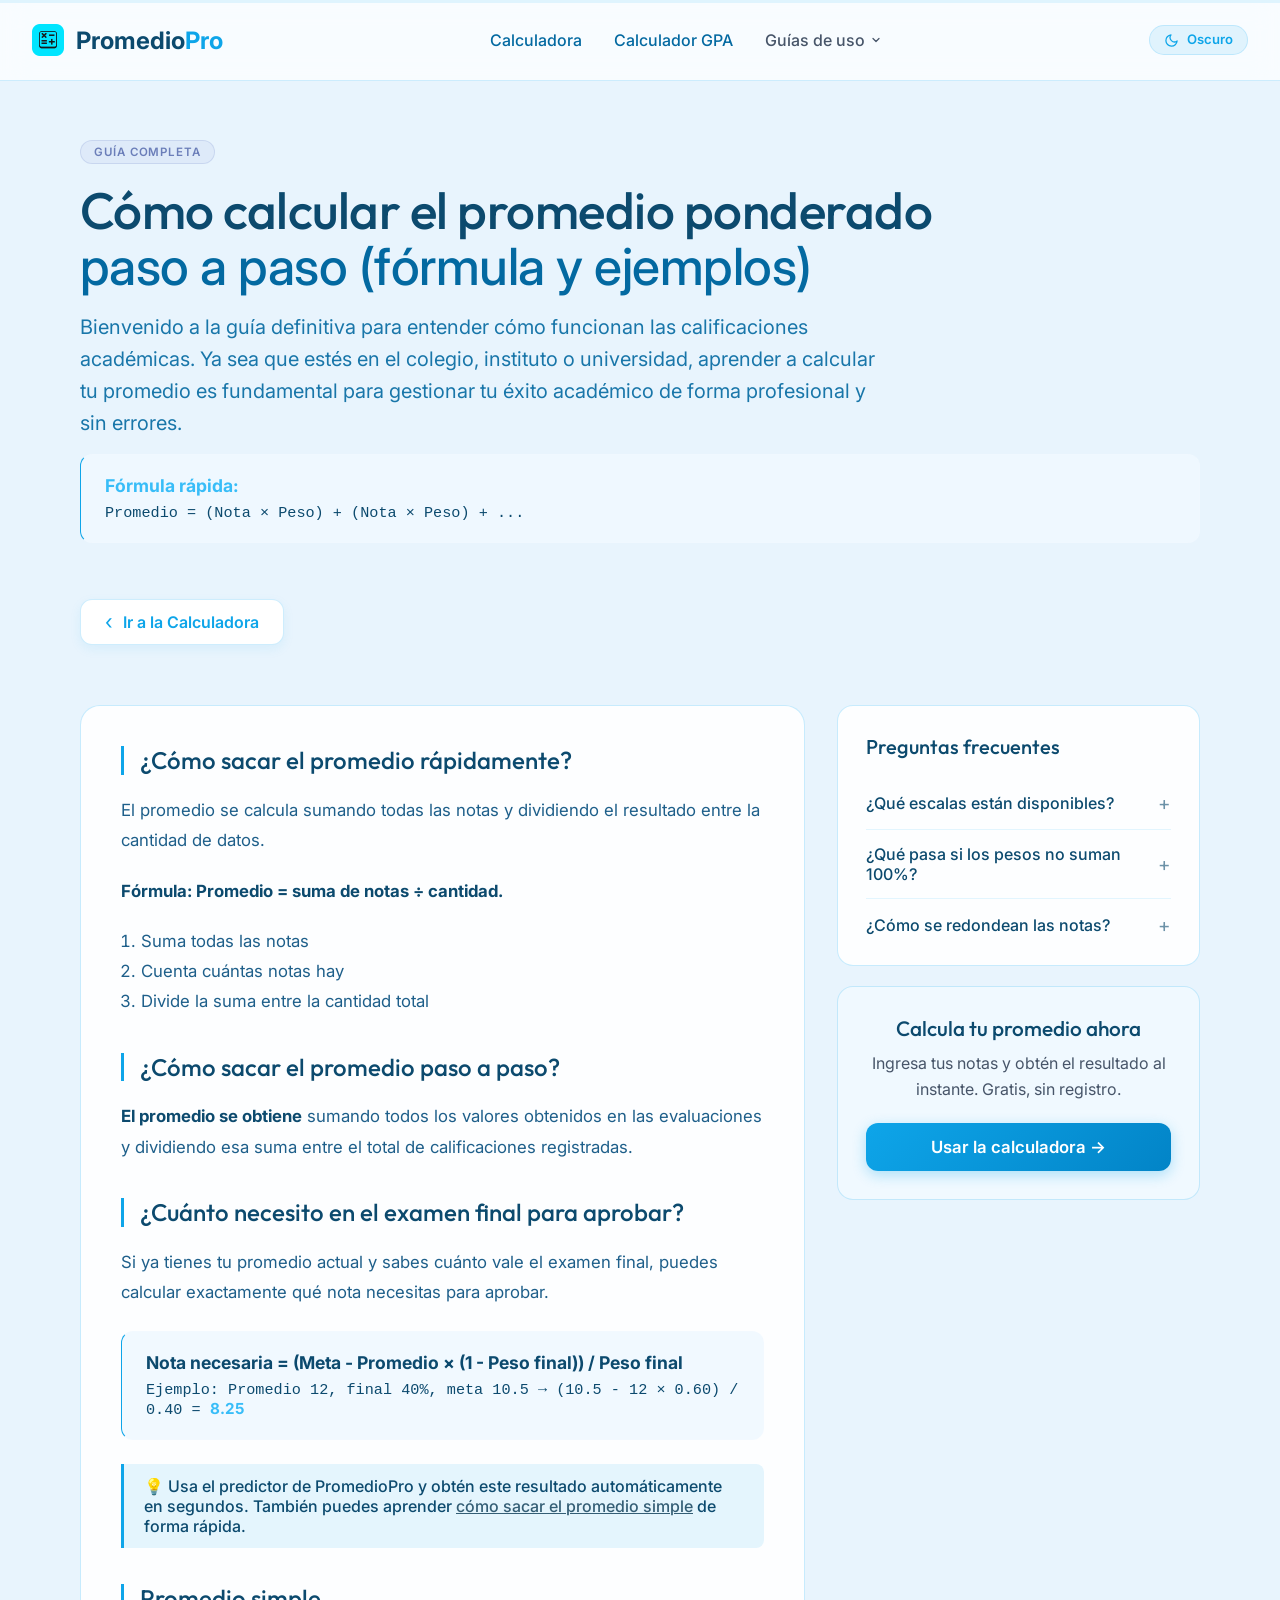
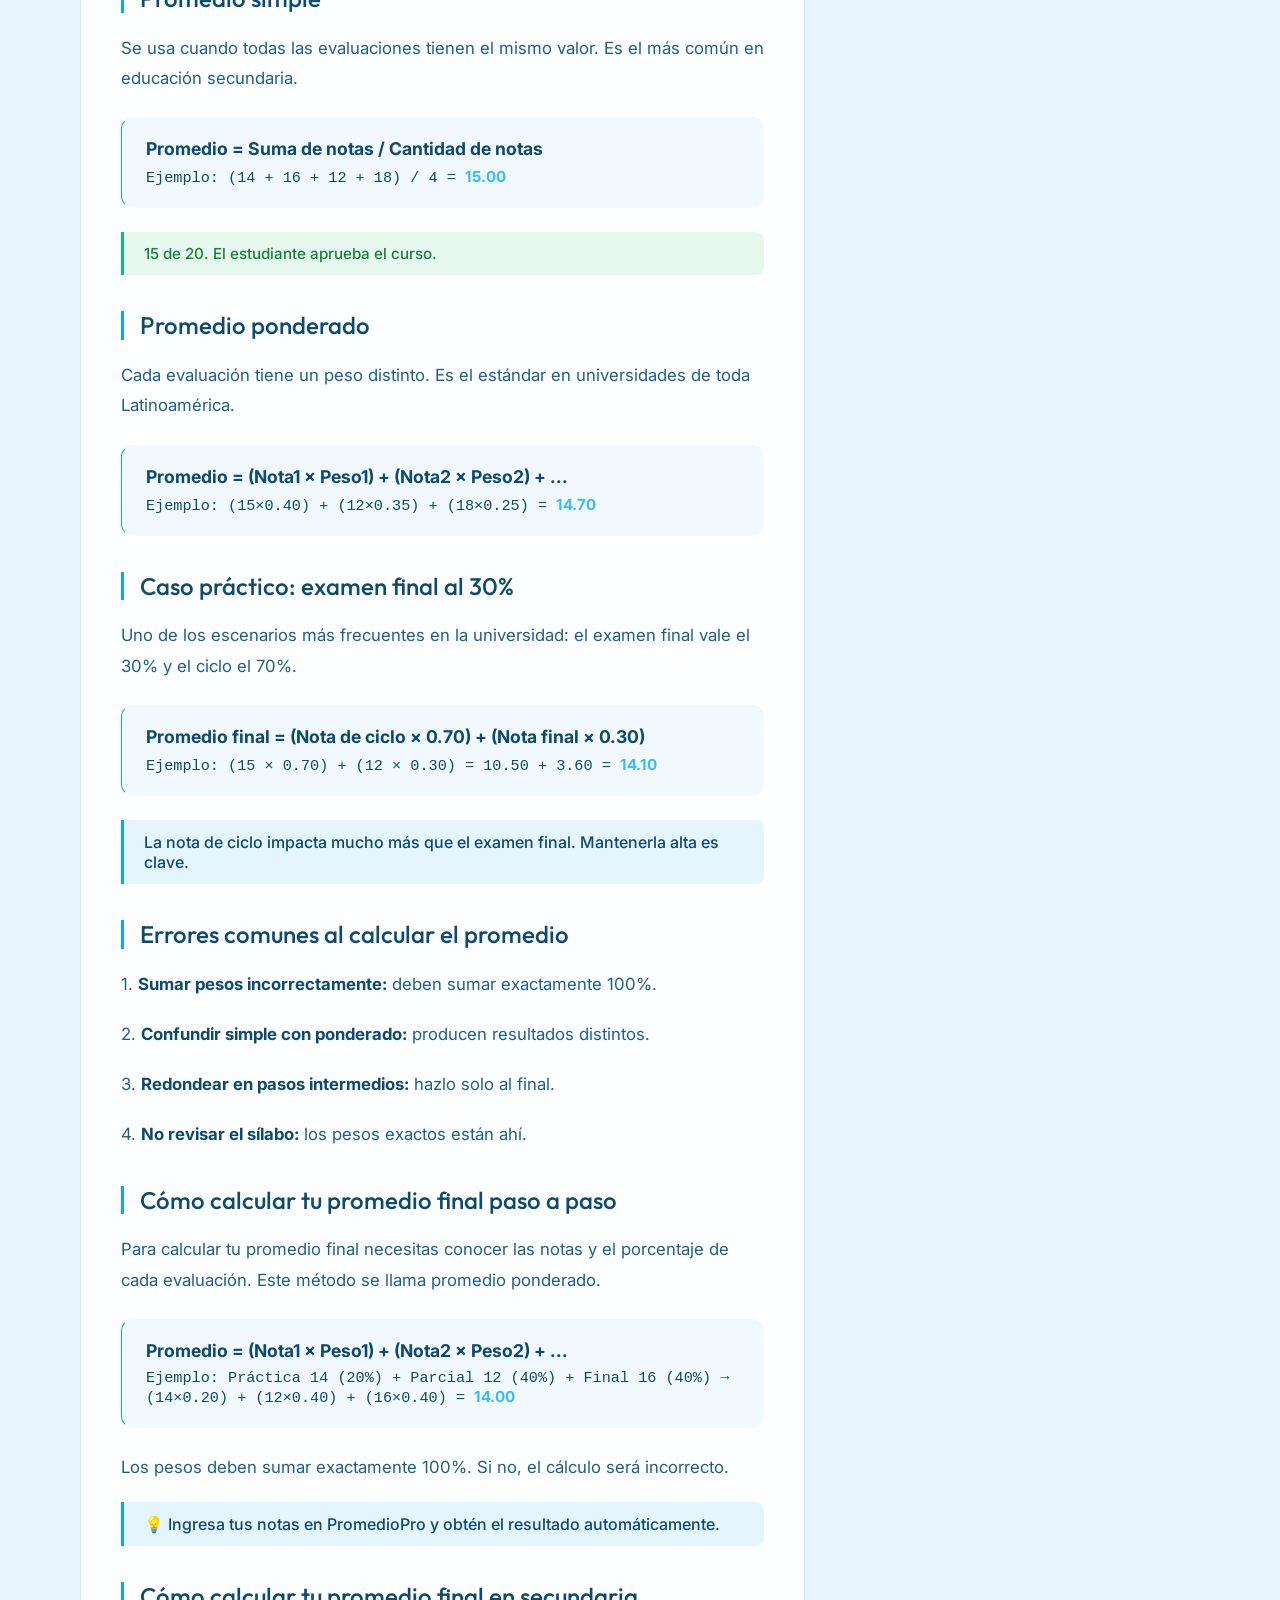
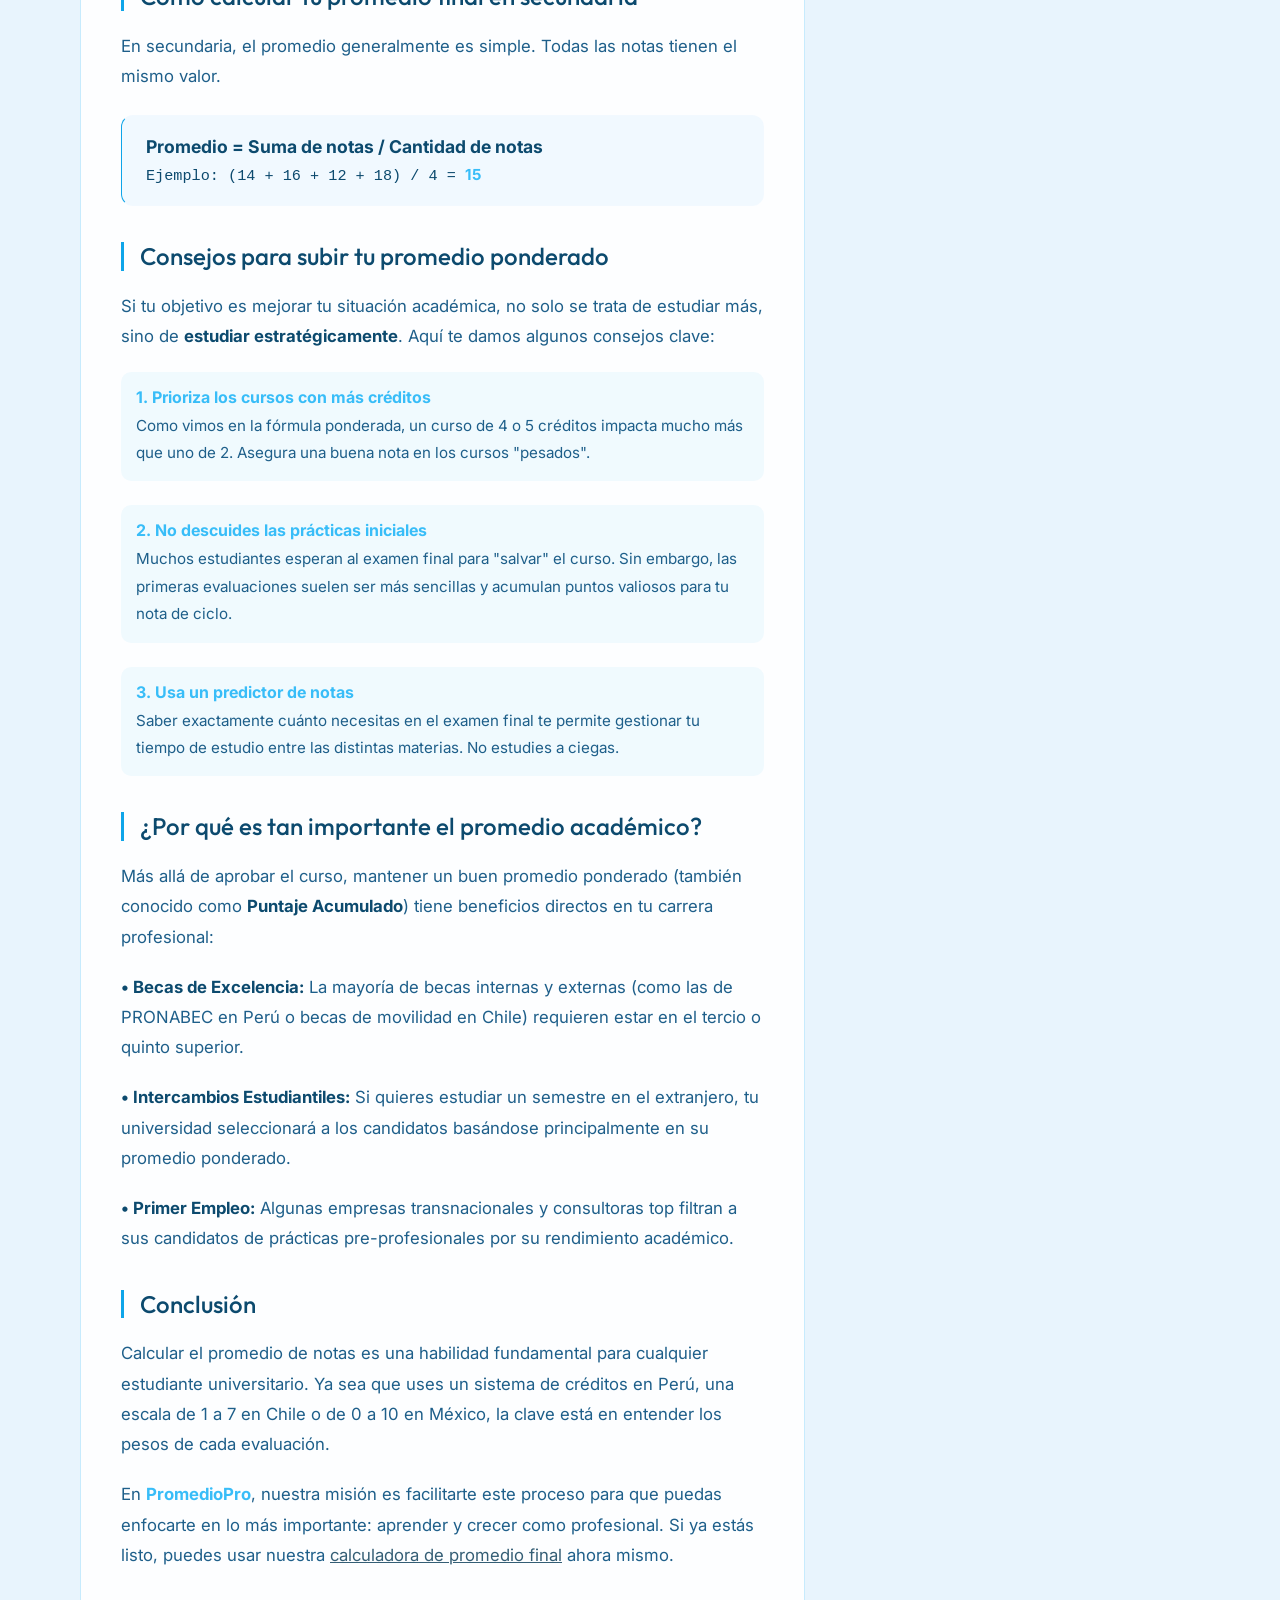
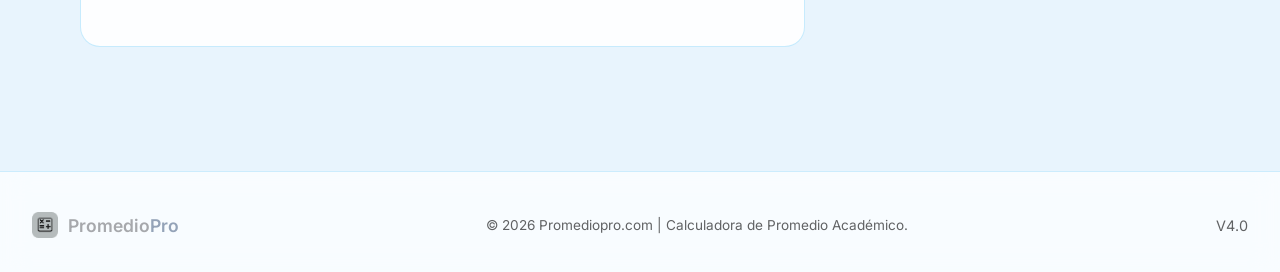
==== commit 1856f556: "Proyecto Promediopro completo V4.0" ====
--- a/guia.html
+++ b/guia.html
@@ -4,21 +4,23 @@
 <head>
   <meta charset="UTF-8">
   <meta name="viewport" content="width=device-width, initial-scale=1.0">
-  <title>Cómo Sacar tu Promedio Final (Fácil + Ejemplo Real)</title>
-  <meta name="description" content="Calcula tu promedio final en minutos. Fórmula paso a paso, ejemplos con porcentajes y cuánto necesitas en el examen final para aprobar.">
+  <title>Cómo sacar tu promedio final de calificaciones (con ejemplos)</title>
+  <meta name="description"
+    content="Calcula tu promedio final en minutos. Fórmula paso a paso, ejemplos con porcentajes y cuánto necesitas en el examen final para aprobar.">
+  <link rel="canonical" href="https://promediopro.com/guia.html">
 
   <meta name="twitter:card" content="summary_large_image">
-  <meta name="twitter:title" content="Cómo Sacar tu Promedio Final (Fácil + Ejemplo Real)">
+  <meta name="twitter:title" content="Cómo sacar tu promedio final de calificaciones (con ejemplos)">
   <meta name="twitter:description"
     content="Aprende a calcular tu promedio final de calificaciones o notas paso a paso. Fórmulas reales, ejemplos con porcentajes y predictor de examen final. Universidades e institutos.">
   <meta name="twitter:image" content="https://promediopro.com/img/icon.png">
 
   <!-- Open Graph -->
   <meta property="og:type" content="article">
-  <meta property="og:title" content="Cómo Sacar tu Promedio Final (Fácil + Ejemplo Real)">
+  <meta property="og:title" content="Cómo sacar tu promedio final de calificaciones (con ejemplos)">
   <meta property="og:description"
     content="Aprende a calcular tu promedio final de calificaciones o notas paso a paso. Fórmulas reales, ejemplos con porcentajes y predictor de examen final. Universidades e institutos.">
-  <meta property="og:url" content="https://promediopro.com/guia">
+  <meta property="og:url" content="https://promediopro.com/guia.html">
   <meta property="og:site_name" content="PromedioPro">
   <meta property="og:locale" content="es_PE">
   <meta property="og:image" content="https://promediopro.com/img/icon.png">
@@ -28,7 +30,7 @@
     {
       "@context": "https://schema.org",
       "@type": "Article",
-      "headline": "Cómo Sacar tu Promedio Final (Fácil + Ejemplo Real)",
+      "headline": "Cómo sacar tu promedio final de calificaciones (con ejemplos)",
       "description": "Aprende a calcular tu promedio final de calificaciones o notas paso a paso. Fórmulas reales, ejemplos con porcentajes y predictor de examen final. Universidades e institutos.",
       "keywords": [
         "promedio final de calificaciones",
@@ -41,7 +43,7 @@
       "author": {
         "@type": "Organization",
         "name": "PromedioPro",
-        "url": "https://promediopro.com"
+        "url": "https://promediopro.com/guia.html"
       },
       "publisher": {
         "@type": "Organization",
@@ -49,11 +51,11 @@
         "url": "https://promediopro.com"
       },
       "datePublished": "2026-03-14",
-      "dateModified": "2026-03-27",
+      "dateModified": "2026-05-06",
       "inLanguage": "es",
       "mainEntityOfPage": {
         "@type": "WebPage",
-        "@id": "https://promediopro.com/guia"
+        "@id": "https://promediopro.com/guia.html"
       }
     }
     </script>
@@ -68,63 +70,31 @@
           "name": "¿Cómo sacar tu promedio final de calificaciones?",
           "acceptedAnswer": {
             "@type": "Answer",
-            "text": "Multiplica cada nota por su porcentaje y suma los resultados. Ejemplo: parcial 14 (40%) y final 12 (60%) → (14×0.40) + (12×0.60) = 12.8."
+            "text": "Para sacar tu promedio final, multiplica cada nota por su peso (porcentaje) y suma los resultados. Ejemplo: parcial 14 (40%) y final 12 (60%) → (14×0.40) + (12×0.60) = 12.8."
           }
         },
         {
           "@type": "Question",
-          "name": "¿Cómo se promedia una calificación?",
+          "name": "¿Qué escalas de calificación están disponibles?",
           "acceptedAnswer": {
             "@type": "Answer",
-            "text": "Si todas las notas valen igual, suma y divide entre la cantidad. Si tienen porcentajes, multiplica cada nota por su peso y suma los resultados."
+            "text": "Nuestra calculadora soporta escalas de 0-5, 0-10, 0-20, 1-7 y 0-100, cubriendo la mayoría de sistemas en Latinoamérica y España."
           }
         },
         {
           "@type": "Question",
-          "name": "¿Cómo calcular el promedio ponderado paso a paso?",
+          "name": "¿Qué pasa si los pesos no suman 100%?",
           "acceptedAnswer": {
             "@type": "Answer",
-            "text": "Identifica cada nota y su porcentaje, conviértelos a decimal, multiplica cada nota por su peso y suma los resultados. Si los pesos suman 100%, ese es el promedio final."
+            "text": "Si los pesos no suman 100%, el cálculo será incorrecto. La herramienta te avisará visualmente si hay un descuadre para que puedas ajustarlo según tu sílabo."
           }
         },
         {
           "@type": "Question",
-          "name": "¿Cuál es la fórmula del promedio simple?",
+          "name": "¿Cómo se redondean las notas?",
           "acceptedAnswer": {
             "@type": "Answer",
-            "text": "Promedio = suma de todas las notas dividida entre la cantidad. Ejemplo: (14 + 16 + 12 + 18) / 4 = 15."
-          }
-        },
-        {
-          "@type": "Question",
-          "name": "¿Cómo saber mi promedio final de secundaria?",
-          "acceptedAnswer": {
-            "@type": "Answer",
-            "text": "En secundaria normalmente se usa promedio simple. Solo suma todas tus notas y divídelas entre la cantidad de cursos o evaluaciones."
-          }
-        },
-        {
-          "@type": "Question",
-          "name": "¿Cómo calcular promedio de notas en Venezuela?",
-          "acceptedAnswer": {
-            "@type": "Answer",
-            "text": "En Venezuela se usa escala de 0 a 20. Para calcular el promedio suma todas tus notas y divídelas entre la cantidad. La nota mínima aprobatoria suele ser 10."
-          }
-        },
-        {
-          "@type": "Question",
-          "name": "¿Cuánto necesito en el examen final para aprobar?",
-          "acceptedAnswer": {
-            "@type": "Answer",
-            "text": "Usa la fórmula: Nota necesaria = (Meta - Promedio × (1 - peso del final)) / peso del final. Ejemplo: promedio 12, final 40%, meta 10.5 → necesitas 8.25."
-          }
-        },
-        {
-          "@type": "Question",
-          "name": "¿Cómo calcular el promedio del semestre universitario?",
-          "acceptedAnswer": {
-            "@type": "Answer",
-            "text": "Multiplica cada nota por su porcentaje según el sílabo, suma los resultados y obtendrás tu promedio final del curso."
+            "text": "El redondeo depende de tu institución. En muchos sistemas, el 10.5 sube a 11 solo en el promedio final. Recomendamos usar dos decimales para mayor precisión."
           }
         }
       ]
@@ -147,7 +117,7 @@
           "@type": "ListItem",
           "position": 2,
           "name": "Guía de uso",
-          "item": "https://promediopro.com/guia"
+          "item": "https://promediopro.com/guia.html"
         }
       ]
     }
@@ -189,8 +159,22 @@
         </div>
         <ul class="nav-links">
           <li><a href="/">Calculadora</a></li>
-          <li><a href="/#predictor">Predictor</a></li>
-          <li><a href="guia" class="active">Guía de uso</a></li>
+          <li><a href="/gpa.html">Calculador GPA</a></li>
+          <li class="nav-dropdown">
+            <button class="nav-dropdown-btn" aria-haspopup="true" aria-expanded="false">
+              Guías de uso
+              <svg class="dropdown-arrow" width="12" height="12" viewBox="0 0 24 24" fill="none" stroke="currentColor"
+                stroke-width="2.5" stroke-linecap="round" stroke-linejoin="round">
+                <polyline points="6 9 12 15 18 9" />
+              </svg>
+            </button>
+            <ul class="nav-dropdown-menu" role="menu">
+              <li role="menuitem"><a href="/guia.html" class="active">📘 Guía de uso completa</a></li>
+              <li role="menuitem"><a href="/promedio.html">📊 Cómo sacar tu promedio</a></li>
+              <li role="menuitem"><a href="/aprobar.html">🎯 ¿Cuánto necesito para aprobar?</a></li>
+              <li role="menuitem"><a href="/gpa-info.html">🇺🇸 ¿Qué es el GPA?</a></li>
+            </ul>
+          </li>
         </ul>
         <button id="menu-toggle" class="hamburger" aria-label="Abrir menú">
           <span></span>
@@ -201,8 +185,9 @@
     </header>
 
     <div class="g-hero">
-      <h1>Cómo sacar tu promedio final de calificaciones (con ejemplos)</h1>
-      <p>Calcula tu promedio final paso a paso con fórmulas reales, ejemplos con porcentajes y descubre cuánto necesitas en el examen final para aprobar.</p>
+      <span class="g-hero-badge">Guía Completa</span>
+      <h1>Cómo calcular el promedio ponderado<br><span class="g-hero-accent"> paso a paso (fórmula y ejemplos)</span></h1>
+      <p>Bienvenido a la guía definitiva para entender cómo funcionan las calificaciones académicas. Ya sea que estés en el colegio, instituto o universidad, aprender a calcular tu promedio es fundamental para gestionar tu éxito académico de forma profesional y sin errores.</p>
 
       <div class="g-formula" style="margin-top:15px;">
         <strong>Fórmula rápida:</strong> Promedio = (Nota × Peso) + (Nota × Peso) + ...
@@ -235,13 +220,15 @@
         <div class="g-section">
           <h2 class="g-h2">¿Cómo sacar el promedio paso a paso?</h2>
           <p class="g-p">
-            <strong>El promedio se obtiene</strong> sumando todos los valores obtenidos en las evaluaciones y dividiendo esa suma entre el total de calificaciones registradas.
+            <strong>El promedio se obtiene</strong> sumando todos los valores obtenidos en las evaluaciones y dividiendo
+            esa suma entre el total de calificaciones registradas.
           </p>
         </div>
 
         <div class="g-section">
           <h2 class="g-h2">¿Cuánto necesito en el examen final para aprobar?</h2>
-          <p class="g-p">Si ya tienes tu promedio actual y sabes cuánto vale el examen final, puedes calcular exactamente qué nota necesitas para aprobar.</p>
+          <p class="g-p">Si ya tienes tu promedio actual y sabes cuánto vale el examen final, puedes calcular
+            exactamente qué nota necesitas para aprobar.</p>
 
           <div class="g-formula">
             <strong>Nota necesaria = (Meta - Promedio × (1 - Peso final)) / Peso final</strong>
@@ -250,7 +237,9 @@
           </div>
 
           <div class="g-highlight">
-            💡 Usa el predictor de PromedioPro y obtén este resultado automáticamente en segundos.
+            💡 Usa el predictor de PromedioPro y obtén este resultado automáticamente en segundos. También puedes
+            aprender <a href="/promedio.html" style="color: var(--secondary)">cómo sacar el promedio simple</a> de
+            forma rápida.
           </div>
         </div>
 
@@ -273,6 +262,7 @@
             <strong>Promedio = (Nota1 × Peso1) + (Nota2 × Peso2) + ...</strong>
             Ejemplo: (15×0.40) + (12×0.35) + (18×0.25) = <span style="color:#38bdf8;font-weight:700">14.70</span>
           </div>
+
         </div>
 
         <div class="g-section">
@@ -297,7 +287,8 @@
 
         <div class="g-section">
           <h2 class="g-h2">Cómo calcular tu promedio final paso a paso</h2>
-          <p class="g-p">Para calcular tu promedio final necesitas conocer las notas y el porcentaje de cada evaluación. Este método se llama promedio ponderado.</p>
+          <p class="g-p">Para calcular tu promedio final necesitas conocer las notas y el porcentaje de cada evaluación.
+            Este método se llama promedio ponderado.</p>
 
           <div class="g-formula">
             <strong>Promedio = (Nota1 × Peso1) + (Nota2 × Peso2) + ...</strong>
@@ -319,78 +310,6 @@
           <div class="g-formula">
             <strong>Promedio = Suma de notas / Cantidad de notas</strong>
             Ejemplo: (14 + 16 + 12 + 18) / 4 = <span style="color:#38bdf8;font-weight:700">15</span>
-          </div>
-
-          <p class="g-p">Este método se usa cuando no hay porcentajes o pesos diferentes entre evaluaciones.</p>
-        </div>
-
-        <div class="g-section">
-          <h2 class="g-h2">Escala de notas por país en Latinoamérica</h2>
-          <p class="g-p">El sistema de calificaciones varía según el país.
-            Conocer tu escala es el primer paso para calcular correctamente tu promedio.</p>
-
-          <h3 class="g-h3">🇵🇪 Perú</h3>
-          <p class="g-p">Escala de <strong>0 a 20</strong>.
-            La nota mínima aprobatoria generalmente oscila entre
-            <strong style="color:#38bdf8">10 y 11</strong>, variando según la
-            universidad, facultad o carrera.
-          </p>
-
-          <h3 class="g-h3">🇨🇱 Chile</h3>
-          <p class="g-p">Escala de <strong>1.0 a 7.0</strong>
-            regulada por el MINEDUC. La nota mínima aprobatoria es
-            <strong style="color:#38bdf8">4.0</strong> como estándar nacional,
-            aunque algunas instituciones pueden exigir más.
-          </p>
-
-          <h3 class="g-h3">🇲🇽 México</h3>
-          <p class="g-p">Escala de <strong>0 a 10</strong>.
-            La nota mínima aprobatoria generalmente está entre
-            <strong style="color:#38bdf8">6.0 y 7.0</strong> según la institución.
-          </p>
-
-          <h3 class="g-h3">🇪🇸 España</h3>
-          <p class="g-p">Escala de <strong>0 a 10</strong>.
-            La nota mínima aprobatoria generalmente es
-            <strong style="color:#38bdf8">5.0</strong>. Calificaciones:
-            Suspenso (0-4.9), Aprobado (5-6.9), Notable (7-8.9), Sobresaliente (9-10).
-          </p>
-
-
-
-          <h3 class="g-h3">🇦🇷 Argentina</h3>
-          <p class="g-p">Escala de <strong>0 a 10</strong>.
-            La nota mínima aprobatoria varía entre
-            <strong style="color:#38bdf8">4.0 y 6.0</strong> según la institución
-            y el tipo de evaluación.
-          </p>
-
-          <h3 class="g-h3">🇻🇪 Venezuela</h3>
-          <p class="g-p">Escala de <strong>0 a 20</strong>. La nota mínima aprobatoria suele ser <strong style="color:#38bdf8">10</strong>.</p>
-
-          <h4 style="margin-top:10px;">Cómo calcular promedio en Venezuela</h4>
-          <p class="g-p">Suma todas tus notas y divídelas entre la cantidad total de evaluaciones.</p>
-
-          <div class="g-formula">
-            <strong>Promedio = Suma de notas / Cantidad</strong>
-            Ejemplo: (15 + 12 + 18) / 3 = <span style="color:#38bdf8;font-weight:700">15</span>
-          </div>
-
-          <h3 class="g-h3">🇪🇨 Ecuador</h3>
-          <p class="g-p">Escala de <strong>0 a 10</strong>.
-            La nota mínima aprobatoria es <strong style="color:#38bdf8">7.0</strong>,
-            una de las más exigentes de la región.</p>
-
-          <h3 class="g-h3">🇧🇴 Bolivia</h3>
-          <p class="g-p">Escala de <strong>0 a 100</strong>.
-            La nota mínima aprobatoria generalmente es
-            <strong style="color:#38bdf8">51 puntos</strong> en universidades
-            públicas, aunque varía por institución.
-          </p>
-
-          <div class="g-highlight">
-            PromedioPro soporta todas estas escalas. Calcula segun el sistema de notas de tu país ajustando tu nota
-            mínima aprobatoria.
           </div>
         </div>
 
@@ -441,7 +360,9 @@
             universitario. Ya sea que uses un sistema de créditos en Perú, una escala de 1 a 7 en Chile o de 0 a 10 en
             México, la clave está en entender los pesos de cada evaluación.</p>
           <p class="g-p">En <strong style="color:#38bdf8">PromedioPro</strong>, nuestra misión es facilitarte este
-            proceso para que puedas enfocarte en lo más importante: aprender y crecer como profesional.</p>
+            proceso para que puedas enfocarte en lo más importante: aprender y crecer como profesional. Si ya estás
+            listo, puedes usar nuestra <a href="/" style="color: var(--secondary)">calculadora de promedio final</a>
+            ahora mismo.</p>
         </div>
 
       </div>
@@ -449,29 +370,11 @@
       <div class="g-sidebar">
         <div class="g-sidebar-card">
           <div class="g-sidebar-title">Preguntas frecuentes</div>
-          <div class="g-faq-item" onclick="toggleSFaq(this)">
-            <div class="g-faq-q">¿Cómo sacar tu promedio final de calificaciones? <span>+</span></div>
-            <div class="g-faq-a">Multiplica cada nota por su porcentaje, suma los resultados y obtendrás tu promedio final.</div>
-          </div>
-
-          <div class="g-faq-item" onclick="toggleSFaq(this)">
-            <div class="g-faq-q">¿Cómo se promedia una calificación? <span>+</span></div>
-            <div class="g-faq-a">Depende del sistema: si todas valen igual es promedio simple; si tienen pesos, es ponderado.</div>
-          </div>
-
-          <div class="g-faq-item" onclick="toggleSFaq(this)">
-            <div class="g-faq-q">¿Cómo saber mi promedio final de secundaria? <span>+</span></div>
-            <div class="g-faq-a">Suma todas tus notas y divídelas entre el total de cursos o evaluaciones.</div>
-          </div>
-
-          <div class="g-faq-item" onclick="toggleSFaq(this)">
-            <div class="g-faq-q">¿Cuál es el promedio de notas en Venezuela? <span>+</span></div>
-            <div class="g-faq-a">Se usa escala de 0 a 20 y el promedio se calcula sumando las notas y dividiéndolas entre la cantidad.</div>
-          </div>
+
           <div class="g-faq-item" onclick="toggleSFaq(this)">
             <div class="g-faq-q">¿Qué escalas están disponibles? <span>+</span></div>
-            <div class="g-faq-a">0-20, 0-10, 1-7, y 0-100. Cubrimos Perú, Chile, España, México,
-              Argentina, Venezuela y más países de habla hispana.</div>
+            <div class="g-faq-a">0-5, 0-10, 0-20, 1-7, y 0-100. Cubrimos Colombia, Perú, Chile, España, México,
+              Argentina, Venezuela, Paraguay y más países.</div>
           </div>
           <div class="g-faq-item" onclick="toggleSFaq(this)">
             <div class="g-faq-q">¿Qué pasa si los pesos no suman 100%? <span>+</span></div>
@@ -502,7 +405,7 @@
       </div>
       <p class="footer-copy">&copy; 2026 Promediopro.com | Calculadora de Promedio Académico.</p>
       <div class="footer-links">
-        <a href="#">V3.0</a>
+        <a href="#">V4.0</a>
         <!--<a href="#"></a>-->
       </div>
     </div>
--- a/guia.css
+++ b/guia.css
@@ -98,6 +98,38 @@
   color: #f8fafc;
 }
 
+/* ===== NAV DROPDOWN ===== */
+.nav-dropdown { position: relative; }
+.nav-dropdown-btn {
+    background: transparent; border: none; cursor: pointer; color: #94a3b8;
+    font-weight: 500; font-size: clamp(0.85rem, 3.5vw, 1rem); display: flex; align-items: center;
+    gap: 0.3rem; padding: 0; white-space: nowrap; transition: color 0.3s; font-family: 'Inter', sans-serif;
+}
+.nav-dropdown-btn:hover, .nav-dropdown.open .nav-dropdown-btn { color: #f8fafc; }
+.dropdown-arrow { transition: transform 0.3s ease; flex-shrink: 0; }
+.nav-dropdown.open .dropdown-arrow { transform: rotate(180deg); }
+.nav-dropdown-menu {
+    list-style: none; position: absolute; top: calc(100% + 0.75rem); right: 0; min-width: 240px;
+    background: rgba(15, 23, 42, 0.97); backdrop-filter: blur(16px); -webkit-backdrop-filter: blur(16px);
+    border: 1px solid rgba(255, 255, 255, 0.1); border-radius: 16px; padding: 0.5rem; display: flex;
+    flex-direction: column; gap: 0.15rem; opacity: 0; visibility: hidden; transform: translateY(8px);
+    transition: opacity 0.25s ease, transform 0.25s ease, visibility 0.25s; z-index: 500;
+    box-shadow: 0 16px 40px rgba(0,0,0,0.4);
+}
+@media (min-width: 769px) {
+    .nav-dropdown:hover .nav-dropdown-menu, .nav-dropdown.open .nav-dropdown-menu { opacity: 1; visibility: visible; transform: translateY(0); }
+}
+.nav-dropdown-menu li a {
+    display: block; padding: 0.65rem 1rem; border-radius: 10px; color: #94a3b8;
+    text-decoration: none; font-size: 0.9rem; font-weight: 500; transition: background 0.2s, color 0.2s; white-space: nowrap;
+}
+.nav-dropdown-menu li a:hover, .nav-dropdown-menu li a.active { background: rgba(6, 182, 212, 0.12); color: #06b6d4; }
+
+[data-theme="light"] .nav-dropdown-menu { background: rgba(255,255,255,0.98); border-color: rgba(14, 165, 233, 0.2); box-shadow: 0 16px 40px rgba(0,0,0,0.1); }
+[data-theme="light"] .nav-dropdown-menu li a:hover, [data-theme="light"] .nav-dropdown-menu li a.active { background: rgba(14, 165, 233, 0.1); color: #0369a1; }
+[data-theme="light"] .nav-dropdown-btn { color: #475569; }
+[data-theme="light"] .nav-dropdown-btn:hover, [data-theme="light"] .nav-dropdown.open .nav-dropdown-btn { color: #0f172a; }
+
 .hamburger {
   display: none;
   flex-direction: column;
@@ -164,6 +196,43 @@
   margin: 0;
   opacity: 0.9;
 }
+
+.g-hero em {
+  font-style: normal;
+  color: #cbd5e1;
+}
+
+/* Hero badge & accent (que-es-el-gpa style) */
+.g-hero-badge {
+  display: inline-block;
+  background: rgba(165, 180, 252, 0.1);
+  border: 1px solid rgba(165, 180, 252, 0.22);
+  color: #a5b4fc;
+  font-size: 0.72rem;
+  font-weight: 600;
+  letter-spacing: 0.08em;
+  text-transform: uppercase;
+  padding: 4px 13px;
+  border-radius: 999px;
+  margin-bottom: 18px;
+}
+
+.g-hero-accent {
+  color: #38bdf8;
+  display: block;
+}
+
+[data-theme="light"] .g-hero-badge {
+  background: rgba(99, 120, 200, 0.07);
+  border-color: rgba(99, 120, 200, 0.18);
+  color: #6b7eb9;
+}
+
+[data-theme="light"] .g-hero-accent {
+  color: #0369a1;
+}
+
+
 
 .g-back-btn {
   display: inline-flex;
@@ -419,9 +488,7 @@
   box-shadow: 0 6px 20px rgba(99, 102, 241, 0.6);
 }
 
-
-
-/* Footer from style.css */
+/* Footer */
 footer {
   border-top: 1px solid rgba(255, 255, 255, 0.1);
   margin-top: 4rem;
@@ -486,6 +553,13 @@
   color: #f8fafc;
 }
 
+/* logo footer */
+.logo-footer .logo-text-footer {
+  font-size: 1.0em;
+  font-weight: 600;
+}
+
+/* ===== RESPONSIVE ===== */
 @media (max-width: 768px) {
   .g-content {
     grid-template-columns: 1fr;
@@ -524,7 +598,6 @@
     padding: 0 24px 48px;
   }
 
-
   .g-article {
     padding: 24px;
   }
@@ -537,25 +610,26 @@
 
   .nav-links {
     position: absolute;
-    top: 100%;
-    right: 1.5rem;
+    top: calc(100% + 12px);
+    right: 0;
+    left: auto;
     height: auto;
-    width: 180px;
+    width: 210px;
     background: rgba(30, 41, 59, 0.98);
-    backdrop-filter: blur(16px);
+    backdrop-filter: blur(20px);
+    -webkit-backdrop-filter: blur(20px);
     border: 1px solid rgba(255, 255, 255, 0.1);
-    border-radius: 16px;
+    border-radius: 24px;
     flex-direction: column;
-    justify-content: flex-start;
-    align-items: center;
-    padding: 0.75rem;
-    gap: 0.5rem;
+    padding: 0.6rem;
+    gap: 0.1rem;
     z-index: 1000;
-    transform: translateY(10px);
     opacity: 0;
     visibility: hidden;
+    transform: translateY(10px);
     transition: all 0.3s cubic-bezier(0.4, 0, 0.2, 1);
-    box-shadow: 0 10px 25px -5px rgba(0, 0, 0, 0.4);
+    box-shadow: 0 20px 40px rgba(0, 0, 0, 0.4);
+    overflow: hidden;
   }
 
   .nav-links.active {
@@ -565,21 +639,87 @@
   }
 
   .nav-links a {
-    font-size: 0.95rem;
+    font-size: 0.92rem;
     padding: 0.7rem 1rem;
-    border-radius: 10px;
+    border-radius: 14px;
     width: 100%;
-    text-align: left;
+    text-align: center;
     transition: all 0.2s;
     border: 1px solid transparent;
     color: #94a3b8;
+    display: block;
+    line-height: 1.2;
+    white-space: normal;
   }
 
   .nav-links a:hover,
   .nav-links a.active {
-    background: rgba(6, 182, 212, 0.1);
+    background: rgba(6, 182, 212, 0.08);
     color: #f8fafc;
     border-color: rgba(6, 182, 212, 0.1);
+  }
+
+  /* Botón "Guías de uso ▾" centrado */
+  .nav-dropdown-btn {
+    width: 100%;
+    padding: 0.7rem 1rem;
+    border-radius: 14px;
+    border: 1px solid transparent;
+    justify-content: center;
+    color: #94a3b8;
+    font-size: 0.92rem;
+    transition: all 0.2s;
+  }
+
+  .nav-dropdown.open .nav-dropdown-btn {
+    background: rgba(6, 182, 212, 0.08);
+    border-color: rgba(6, 182, 212, 0.15);
+    color: #f8fafc;
+  }
+
+  /* Submenú de guías centrado */
+  .nav-dropdown-menu {
+    position: static;
+    opacity: 1;
+    visibility: visible;
+    transform: none;
+    background: transparent;
+    border: none;
+    box-shadow: none;
+    backdrop-filter: none;
+    padding: 0;
+    margin: 0;
+    border-radius: 14px;
+    max-height: 0;
+    overflow: hidden;
+    transition: all 0.4s ease;
+    width: 100%;
+    min-width: auto;
+  }
+
+  .nav-dropdown.open .nav-dropdown-menu {
+    max-height: 500px;
+    padding-top: 0.2rem;
+  }
+
+  .nav-dropdown-menu li a {
+    font-size: 0.85rem;
+    padding: 0.65rem 0.8rem;
+    text-align: center;
+    border: none;
+    border-left: none;
+    border-radius: 10px;
+    margin: 0;
+    margin-left: 0;
+    color: #94a3b8;
+    display: block;
+    line-height: 1.3;
+    white-space: normal;
+  }
+
+  .nav-dropdown-menu li a:hover {
+    background: rgba(6, 182, 212, 0.1);
+    color: #06b6d4;
   }
 
   .hamburger.active span:nth-child(1) {
@@ -597,15 +737,7 @@
   }
 }
 
-/* logo footer */
-.logo-footer .logo-text-footer {
-  font-size: 1.0em;
-  /* ajusta este valor para cambiar tamanio */
-  font-weight: 600;
-}
-
 @media (max-width: 600px) {
-
   /* Mobile footer */
   .footer-inner {
     flex-direction: column;
@@ -616,4 +748,351 @@
   .footer-copy {
     flex: none;
   }
-}+}
+
+/* CTA Cards for Article conversion */
+.cta-inline-card {
+  background: linear-gradient(135deg, rgba(99, 102, 241, 0.15) 0%, rgba(6, 182, 212, 0.15) 100%);
+  border: 1px solid rgba(99, 102, 241, 0.3);
+  border-radius: 20px;
+  padding: 30px;
+  margin: 40px 0;
+  text-align: center;
+  position: relative;
+  overflow: hidden;
+  box-shadow: 0 10px 30px -10px rgba(99, 102, 241, 0.3);
+}
+
+.cta-inline-card::before {
+  content: '';
+  position: absolute;
+  top: -50%;
+  left: -50%;
+  width: 200%;
+  height: 200%;
+  background: radial-gradient(circle, rgba(255,255,255,0.05) 0%, transparent 70%);
+  pointer-events: none;
+}
+
+.cta-inline-card h3 {
+  font-family: 'Outfit', sans-serif;
+  font-size: 1.4rem;
+  color: #f8fafc;
+  margin-bottom: 12px;
+}
+
+.cta-inline-card p {
+  color: #94a3b8;
+  font-size: 1rem;
+  margin-bottom: 24px;
+  line-height: 1.5;
+}
+
+.cta-inline-btn {
+  display: inline-flex;
+  align-items: center;
+  gap: 12px;
+  background: #6366f1;
+  color: white;
+  padding: 12px 28px;
+  border-radius: 12px;
+  font-weight: 700;
+  text-decoration: none;
+  transition: all 0.3s cubic-bezier(0.4, 0, 0.2, 1);
+  box-shadow: 0 4px 14px rgba(99, 102, 241, 0.4);
+}
+
+.cta-inline-btn:hover {
+  background: #4f46e5;
+  transform: translateY(-3px);
+  box-shadow: 0 8px 25px rgba(99, 102, 241, 0.5);
+}
+
+.cta-inline-btn svg {
+  width: 20px;
+  height: 20px;
+}
+
+/* ===== GPA TABLE (que-es-el-gpa) ===== */
+.table-container {
+  overflow-x: auto;
+  margin: 20px 0;
+  border-radius: 12px;
+  border: 1px solid rgba(255, 255, 255, 0.08);
+}
+
+.gpa-table {
+  width: 100%;
+  border-collapse: collapse;
+  color: #94a3b8;
+  font-size: 0.95rem;
+}
+
+.gpa-table thead tr {
+  background: rgba(99, 102, 241, 0.12);
+}
+
+.gpa-table th {
+  padding: 12px 14px;
+  text-align: left;
+  color: #cbd5e1;
+  font-weight: 600;
+  font-size: 0.9rem;
+  border-bottom: 1px solid rgba(255, 255, 255, 0.08);
+  white-space: nowrap;
+}
+
+.gpa-table td {
+  padding: 11px 14px;
+  border-bottom: 1px solid rgba(255, 255, 255, 0.05);
+  line-height: 1.5;
+  vertical-align: top;
+}
+
+.gpa-table tbody tr:last-child td {
+  border-bottom: none;
+}
+
+.gpa-table tbody tr:hover {
+  background: rgba(255, 255, 255, 0.02);
+}
+
+/* Light mode table */
+[data-theme="light"] .gpa-table {
+  color: #475569;
+}
+[data-theme="light"] .gpa-table thead tr {
+  background: rgba(99, 102, 241, 0.08);
+}
+[data-theme="light"] .gpa-table th {
+  color: #1e293b;
+  border-bottom-color: rgba(0, 0, 0, 0.08);
+}
+[data-theme="light"] .gpa-table td {
+  border-bottom-color: rgba(0, 0, 0, 0.05);
+}
+[data-theme="light"] .table-container {
+  border-color: rgba(0, 0, 0, 0.08);
+}
+
+/* Stacked table on very small screens */
+@media (max-width: 480px) {
+  .gpa-table,
+  .gpa-table thead,
+  .gpa-table tbody,
+  .gpa-table th,
+  .gpa-table td,
+  .gpa-table tr {
+    display: block;
+  }
+
+  .gpa-table thead tr {
+    display: none; /* hide headers */
+  }
+
+  .gpa-table tbody tr {
+    margin-bottom: 12px;
+    border: 1px solid rgba(255, 255, 255, 0.08);
+    border-radius: 10px;
+    overflow: hidden;
+  }
+
+  .gpa-table td {
+    position: relative;
+    padding: 10px 12px 10px 45%;
+    border-bottom: 1px solid rgba(255, 255, 255, 0.05);
+    min-height: 40px;
+  }
+
+  .gpa-table td::before {
+    content: attr(data-label);
+    position: absolute;
+    left: 12px;
+    top: 10px;
+    width: 42%;
+    font-weight: 600;
+    color: #cbd5e1;
+    font-size: 0.82rem;
+    line-height: 1.4;
+  }
+
+  .gpa-table tbody tr:last-child td {
+    border-bottom: 1px solid rgba(255, 255, 255, 0.05);
+  }
+
+  .gpa-table tbody tr:last-child td:last-child {
+    border-bottom: none;
+  }
+
+  [data-theme="light"] .gpa-table tbody tr {
+    border-color: rgba(0, 0, 0, 0.08);
+  }
+  [data-theme="light"] .gpa-table td::before {
+    color: #1e293b;
+  }
+}
+
+/* ===== RESPONSIVE LISTS (g-list) ===== */
+.g-list {
+  padding-left: 0;
+  list-style: none;
+  margin: 0 0 20px 0;
+}
+
+.g-list li {
+  padding: 8px 0 8px 1.4rem;
+  position: relative;
+  line-height: 1.7;
+  color: #94a3b8;
+  font-size: 1.05rem;
+}
+
+.g-list li::before {
+  content: '›';
+  position: absolute;
+  left: 0;
+  color: #6366f1;
+  font-weight: 700;
+  font-size: 1.1rem;
+  line-height: 1.7;
+}
+
+[data-theme="light"] .g-list li {
+  color: #475569;
+}
+
+/* =============================================
+   Estilos específicos para Tabla de letras (dentro de FAQ)
+   ============================================= */
+
+.letters-grid-wrapper {
+    width: 100%;
+    margin: 0 auto;
+    display: flex;
+    flex-direction: column;
+    gap: 16px;
+}
+
+.letters-table {
+    border-radius: 14px;
+    overflow: hidden;
+    border: 1px solid rgba(255,255,255,0.07);
+}
+
+.letters-table-head {
+    display: grid;
+    grid-template-columns: 90px 1fr 1fr 1fr 1fr;
+    padding: 10px 16px;
+    background: rgba(255,255,255,0.06);
+    font-size: 0.72rem;
+    font-weight: 700;
+    text-transform: uppercase;
+    letter-spacing: 0.07em;
+    color: var(--text-dim, #94a3b8);
+    gap: 8px;
+}
+
+.letter-row {
+    display: grid;
+    grid-template-columns: 90px 1fr 1fr 1fr 1fr;
+    padding: 8px 16px;
+    align-items: center;
+    gap: 8px;
+    font-size: 0.875rem;
+    border-top: 1px solid rgba(255,255,255,0.04);
+    transition: background 0.15s ease;
+}
+
+.letter-row:hover { background: rgba(255,255,255,0.03); }
+
+.letter-row span { color: var(--text-dim, #94a3b8); font-weight: 500; }
+.letter-row .range { color: var(--text-dim, #94a3b8); opacity: 0.6; font-size: 0.78rem; }
+
+/* Letter badges */
+.letter-badge {
+    display: inline-flex;
+    align-items: center;
+    justify-content: center;
+    font-weight: 800;
+    font-size: 0.85rem;
+    width: 36px;
+    height: 28px;
+    border-radius: 6px;
+    font-family: 'Outfit', sans-serif;
+}
+
+.grade-a-plus .letter-badge,
+.grade-a .letter-badge      { background: rgba(34,197,94,0.15);  color: #4ade80; }
+.grade-b .letter-badge      { background: rgba(59,130,246,0.15); color: #60a5fa; }
+.grade-c .letter-badge      { background: rgba(234,179,8,0.15);  color: #facc15; }
+.grade-d .letter-badge      { background: rgba(249,115,22,0.15); color: #fb923c; }
+.grade-f .letter-badge      { background: rgba(239,68,68,0.15);  color: #f87171; }
+
+.grade-pending { background: rgba(6,182,212,0.04); }
+.pending-badge {
+    background: rgba(6,182,212,0.12) !important;
+    color: #22d3ee !important;
+    font-size: 0.7rem !important;
+    width: auto !important;
+    padding: 4px 8px;
+    white-space: nowrap;
+}
+
+.pending-note {
+    grid-column: span 4;
+    font-size: 0.8rem;
+    color: #22d3ee !important;
+    font-style: italic;
+}
+
+/* Pending explainer box */
+.pending-explainer {
+    display: flex;
+    gap: 14px;
+    align-items: flex-start;
+    padding: 14px 16px;
+    background: rgba(6,182,212,0.06);
+    border: 1px solid rgba(6,182,212,0.18);
+    border-radius: 12px;
+    font-size: 0.875rem;
+}
+
+.pending-explainer-icon {
+    color: #22d3ee;
+    flex-shrink: 0;
+    margin-top: 2px;
+}
+
+.pending-explainer strong {
+    display: block;
+    color: #f8fafc;
+    margin-bottom: 4px;
+    font-size: 0.9rem;
+}
+
+.pending-explainer p {
+    color: #94a3b8;
+    margin: 0;
+    line-height: 1.6;
+}
+
+/* Light mode letters */
+[data-theme="light"] .letters-table     { border-color: rgba(0,0,0,0.08); }
+[data-theme="light"] .letters-table-head { background: rgba(0,0,0,0.04); }
+[data-theme="light"] .letter-row        { border-top-color: rgba(0,0,0,0.05); }
+[data-theme="light"] .letter-row:hover  { background: rgba(0,0,0,0.02); }
+[data-theme="light"] .pending-explainer { background: rgba(14,165,233,0.06); border-color: rgba(14,165,233,0.2); }
+
+@media (max-width: 600px) {
+    .letter-row,
+    .letters-table-head {
+        grid-template-columns: 70px 1fr 70px;
+    }
+    .letters-table-head span:nth-child(3),
+    .letters-table-head span:nth-child(4),
+    .letter-row span:nth-child(3),
+    .letter-row span:nth-child(4) {
+        display: none;
+    }
+    .pending-note { grid-column: span 3; }
+}
--- a/blanco-negro.css
+++ b/blanco-negro.css
@@ -449,6 +449,28 @@
     color: #ffffff;
 }
 
+/*Card de Recursos de Ayuda*/
+[data-theme="light"] .seo-link-card {
+    background: #ffffff;
+    border-color: rgba(14, 165, 233, 0.2);
+    box-shadow: 0 4px 12px rgba(14, 165, 233, 0.08);
+}
+
+[data-theme="light"] .seo-link-card h3 {
+    color: #0C4A6E;
+}
+
+[data-theme="light"] .seo-link-card ul li a {
+    color: #0369A1;
+}
+
+[data-theme="light"] .seo-link-card ul li a:hover {
+    color: var(--primary);
+}
+
+
+
+
 /* ── Footer ─────────────────────────────────────────────────── */
 [data-theme="light"] footer {
     background: var(--header-bg);
